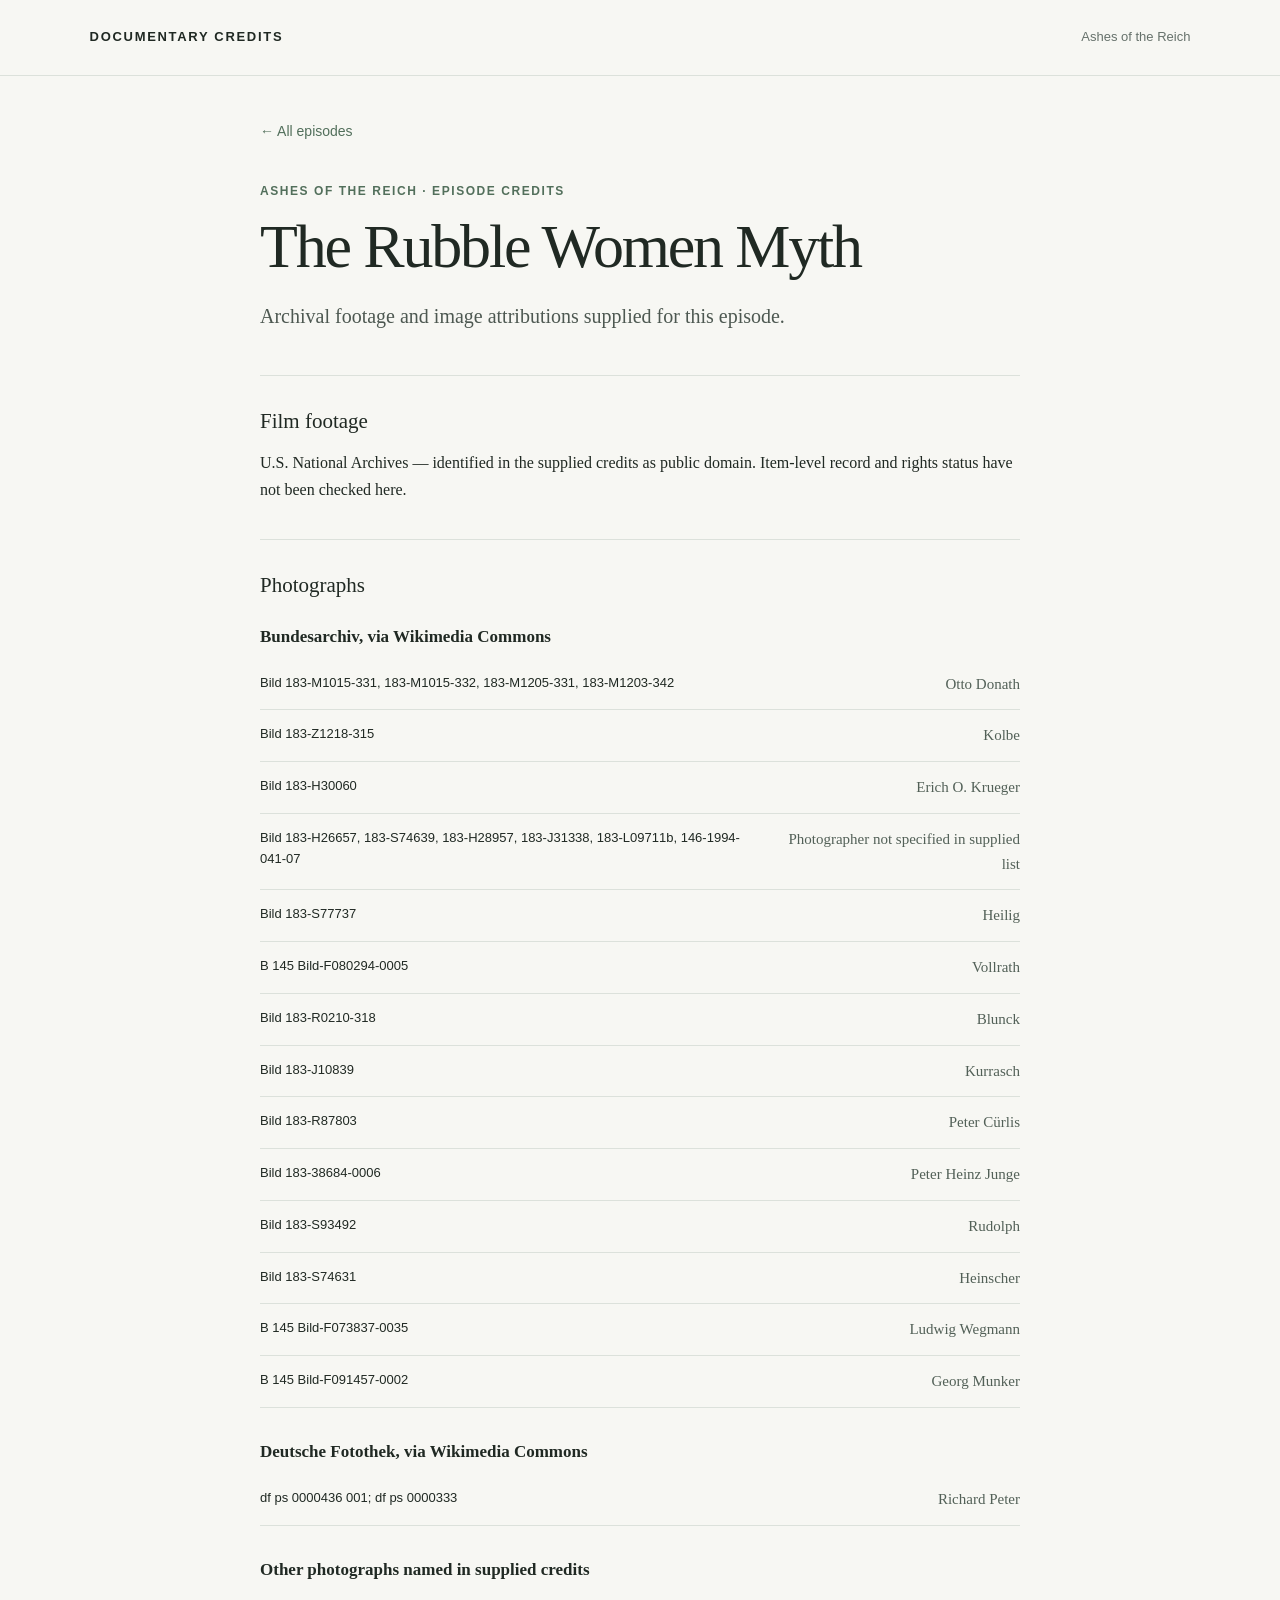
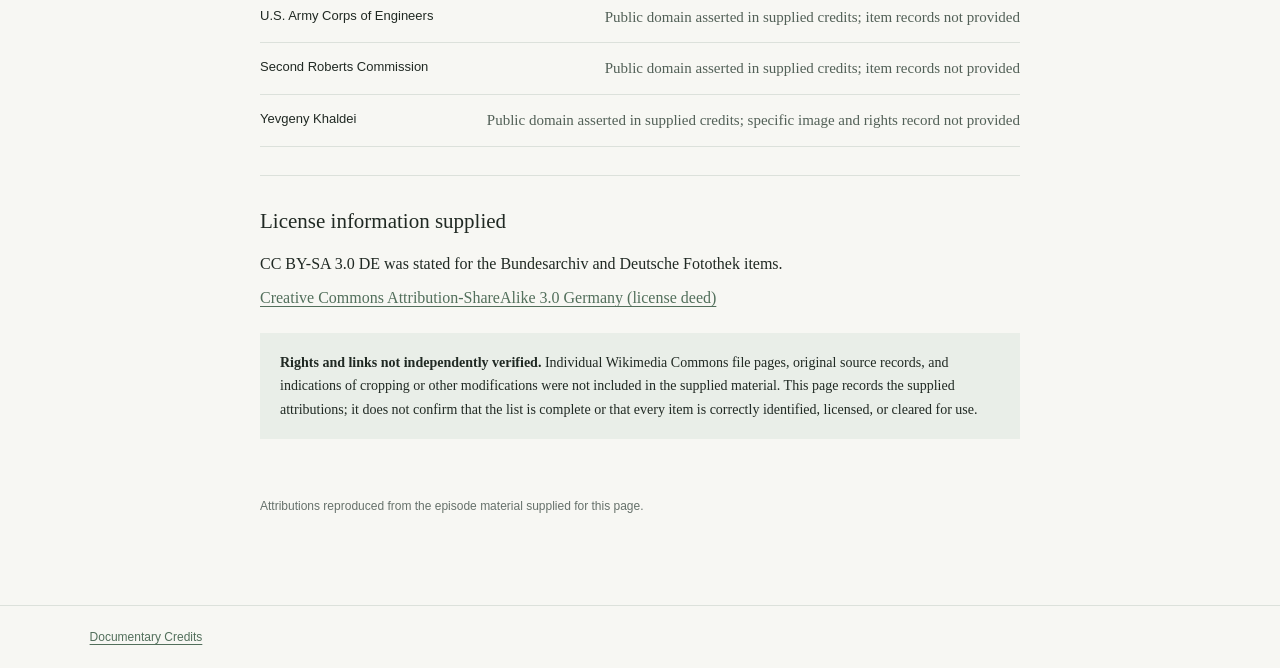
==== episodes/rubble-women-myth.html @ d21ee04a "Create documentary credits website" ====
<!doctype html>
<html lang="en">
<head>
  <meta charset="utf-8">
  <meta name="viewport" content="width=device-width, initial-scale=1">
  <meta name="description" content="Supplied image attributions for The Rubble Women Myth.">
  <title>The Rubble Women Myth — Credits</title>
  <link rel="stylesheet" href="../style.css">
</head>
<body>
  <header class="site-header"><a class="brand" href="../">DOCUMENTARY CREDITS</a><span>Ashes of the Reich</span></header>
  <main class="episode-page">
    <a class="back" href="../">← All episodes</a>
    <p class="eyebrow">Ashes of the Reich · Episode credits</p>
    <h1>The Rubble Women Myth</h1>
    <p class="intro">Archival footage and image attributions supplied for this episode.</p>
    <section class="credit-block">
      <h2>Film footage</h2>
      <p>U.S. National Archives — identified in the supplied credits as public domain. Item-level record and rights status have not been checked here.</p>
    </section>
    <section class="credit-block">
      <h2>Photographs</h2>
      <p class="source-line">Bundesarchiv, via Wikimedia Commons</p>
      <ul class="credits">
        <li><span class="id">Bild 183-M1015-331, 183-M1015-332, 183-M1205-331, 183-M1203-342</span><span>Otto Donath</span></li>
        <li><span class="id">Bild 183-Z1218-315</span><span>Kolbe</span></li>
        <li><span class="id">Bild 183-H30060</span><span>Erich O. Krueger</span></li>
        <li><span class="id">Bild 183-H26657, 183-S74639, 183-H28957, 183-J31338, 183-L09711b, 146-1994-041-07</span><span>Photographer not specified in supplied list</span></li>
        <li><span class="id">Bild 183-S77737</span><span>Heilig</span></li>
        <li><span class="id">B 145 Bild-F080294-0005</span><span>Vollrath</span></li>
        <li><span class="id">Bild 183-R0210-318</span><span>Blunck</span></li>
        <li><span class="id">Bild 183-J10839</span><span>Kurrasch</span></li>
        <li><span class="id">Bild 183-R87803</span><span>Peter Cürlis</span></li>
        <li><span class="id">Bild 183-38684-0006</span><span>Peter Heinz Junge</span></li>
        <li><span class="id">Bild 183-S93492</span><span>Rudolph</span></li>
        <li><span class="id">Bild 183-S74631</span><span>Heinscher</span></li>
        <li><span class="id">B 145 Bild-F073837-0035</span><span>Ludwig Wegmann</span></li>
        <li><span class="id">B 145 Bild-F091457-0002</span><span>Georg Munker</span></li>
      </ul>
      <p class="source-line second">Deutsche Fotothek, via Wikimedia Commons</p>
      <ul class="credits">
        <li><span class="id">df ps 0000436 001; df ps 0000333</span><span>Richard Peter</span></li>
      </ul>
      <p class="source-line second">Other photographs named in supplied credits</p>
      <ul class="credits">
        <li><span class="id">U.S. Army Corps of Engineers</span><span>Public domain asserted in supplied credits; item records not provided</span></li>
        <li><span class="id">Second Roberts Commission</span><span>Public domain asserted in supplied credits; item records not provided</span></li>
        <li><span class="id">Yevgeny Khaldei</span><span>Public domain asserted in supplied credits; specific image and rights record not provided</span></li>
      </ul>
    </section>
    <section class="credit-block">
      <h2>License information supplied</h2>
      <p>CC BY-SA 3.0 DE was stated for the Bundesarchiv and Deutsche Fotothek items.</p>
      <p><a href="https://creativecommons.org/licenses/by-sa/3.0/de/deed.en">Creative Commons Attribution-ShareAlike 3.0 Germany (license deed)</a></p>
      <p class="notice"><strong>Rights and links not independently verified.</strong> Individual Wikimedia Commons file pages, original source records, and indications of cropping or other modifications were not included in the supplied material. This page records the supplied attributions; it does not confirm that the list is complete or that every item is correctly identified, licensed, or cleared for use.</p>
    </section>
    <p class="updated">Attributions reproduced from the episode material supplied for this page.</p>
  </main>
  <footer><a href="../">Documentary Credits</a></footer>
</body>
</html>
---- style.css ----
:root{--ink:#202923;--muted:#66716b;--paper:#f7f7f3;--line:#dce1db;--accent:#526f5b;--warm:#e9eee8}*{box-sizing:border-box}body{margin:0;background:var(--paper);color:var(--ink);font:16px/1.65 Georgia,"Times New Roman",serif}.site-header{height:76px;padding:0 max(7vw,24px);display:flex;align-items:center;justify-content:space-between;border-bottom:1px solid var(--line);font:13px/1.4 Arial,sans-serif;color:var(--muted)}.brand{font-weight:700;letter-spacing:.13em;color:var(--ink);text-decoration:none}.home,.episode-page{width:min(760px,86vw);margin:0 auto}.home{padding:100px 0 72px}.episode-page{padding:42px 0 80px}.eyebrow{font:12px/1.4 Arial,sans-serif;text-transform:uppercase;letter-spacing:.13em;color:var(--accent);font-weight:700;margin:0 0 14px}h1{font-size:clamp(40px,7vw,68px);line-height:1.06;letter-spacing:-.035em;font-weight:400;margin:0 0 20px}.episode-page h1{font-size:clamp(42px,6vw,62px)}.intro{font-size:20px;color:#4d5851;max-width:620px;margin:0 0 54px}.series{border-top:1px solid var(--line);padding:24px 0}.series h2,.credit-block h2{font-size:21px;font-weight:400;margin:0 0 16px}.episode{display:flex;justify-content:space-between;align-items:center;background:#fff;border:1px solid var(--line);padding:20px 22px;text-decoration:none;color:var(--ink);transition:background .15s}.episode:hover{background:var(--warm)}.episode small{display:block;font:10px Arial,sans-serif;letter-spacing:.13em;color:var(--muted);margin-bottom:5px}.episode strong{font-size:20px;font-weight:400}.arrow{font:23px Arial,sans-serif;color:var(--accent)}.muted{color:var(--muted);font-size:15px}.upcoming{padding-bottom:8px}.back{display:inline-block;font:14px Arial,sans-serif;text-decoration:none;color:var(--accent);margin-bottom:44px}.back:hover,footer a:hover{ text-decoration:underline}.episode-page .intro{margin-bottom:42px}.credit-block{border-top:1px solid var(--line);padding:28px 0}.credit-block h2{margin-bottom:12px}.credit-block p{margin:8px 0}.credit-block a,footer a{color:var(--accent);text-underline-offset:3px}.source-line{font-size:17px;font-weight:700;margin-top:20px!important}.source-line.second{margin-top:30px!important}.credits{list-style:none;padding:0;margin:8px 0 0}.credits li{padding:13px 0;border-bottom:1px solid var(--line);display:flex;justify-content:space-between;gap:22px;font-size:15px}.credits li span:last-child{text-align:right;color:#526057}.id{font-family:Arial,sans-serif;font-size:13px}.notice{background:var(--warm);padding:18px 20px;margin-top:22px!important;font-size:14px}.updated{color:var(--muted);font:12px Arial,sans-serif;margin-top:24px}footer{border-top:1px solid var(--line);padding:22px max(7vw,24px);font:12px/1.5 Arial,sans-serif;color:var(--muted)}@media(max-width:600px){.site-header{height:64px}.site-header span{font-size:11px}.home{padding-top:72px}.intro{font-size:18px}.credits li{display:block}.credits li span{display:block}.credits li span:last-child{text-align:left;margin-top:4px}.id{overflow-wrap:anywhere}}
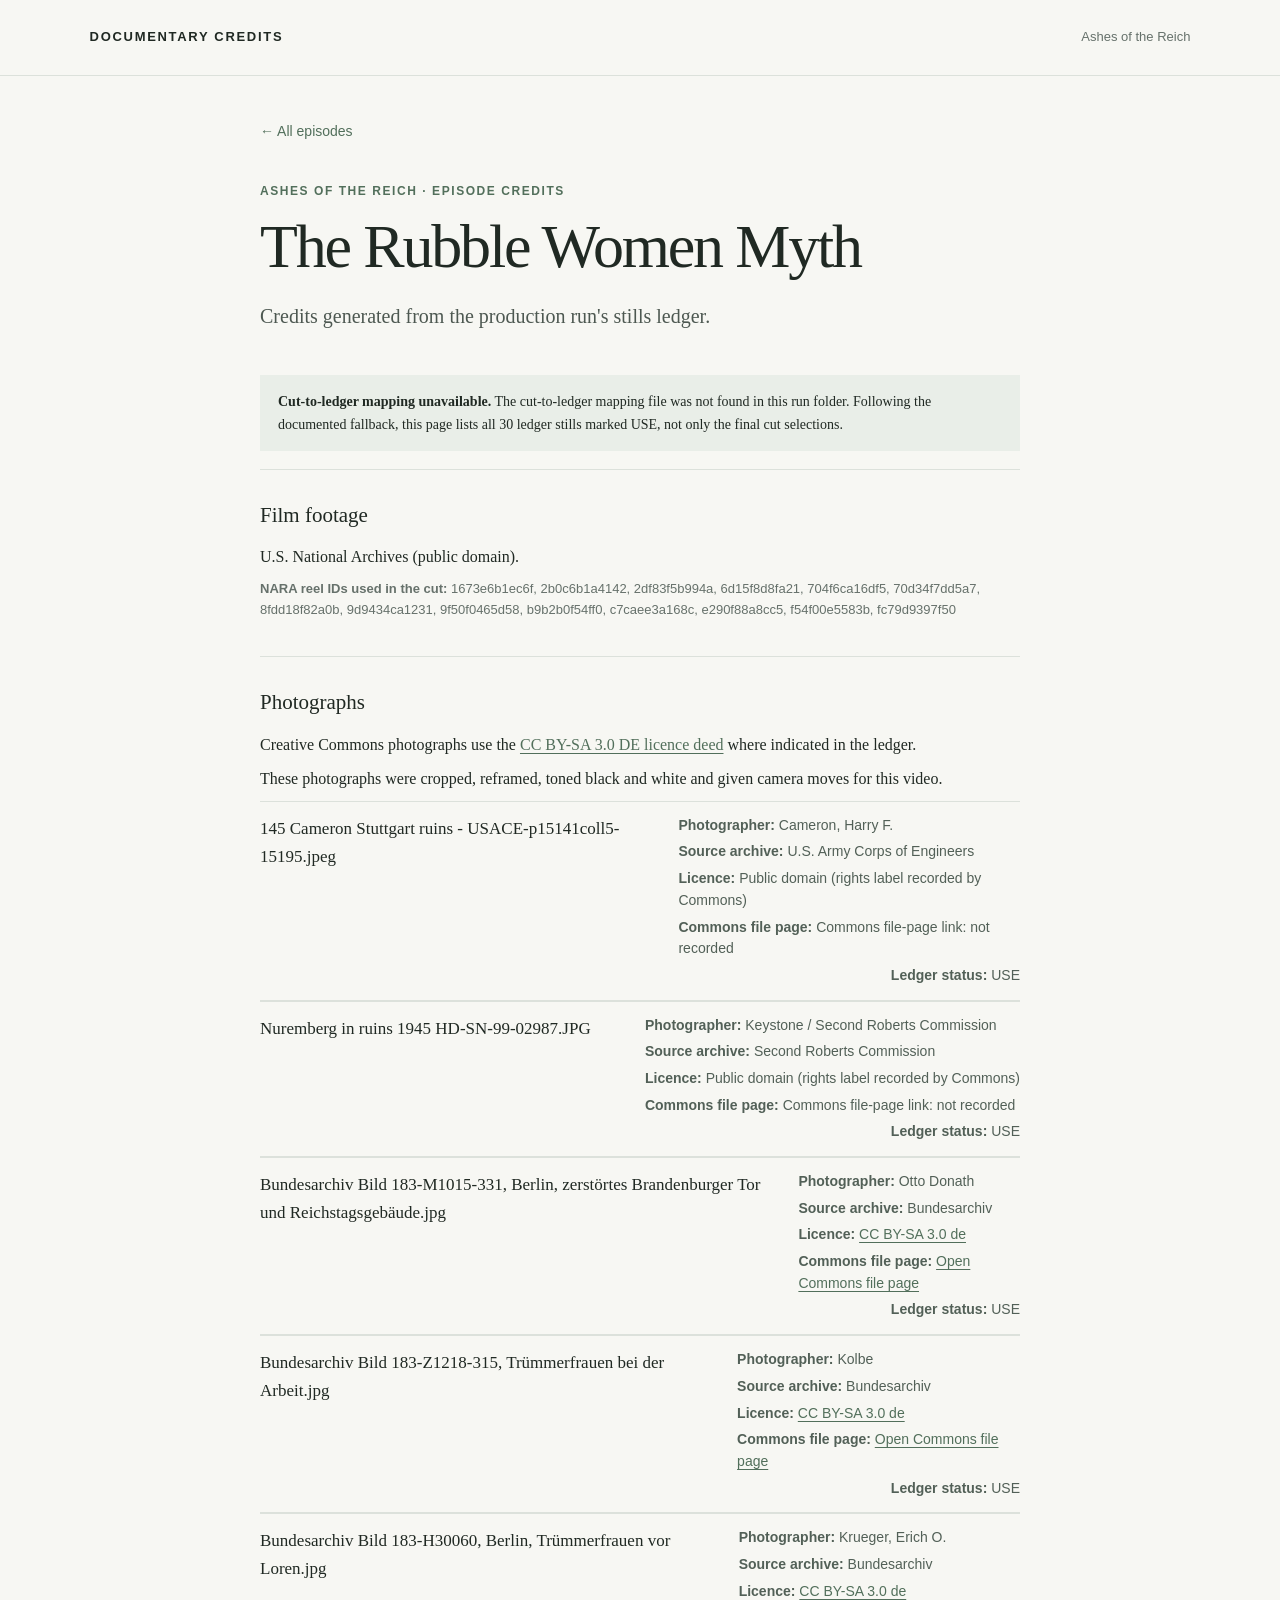
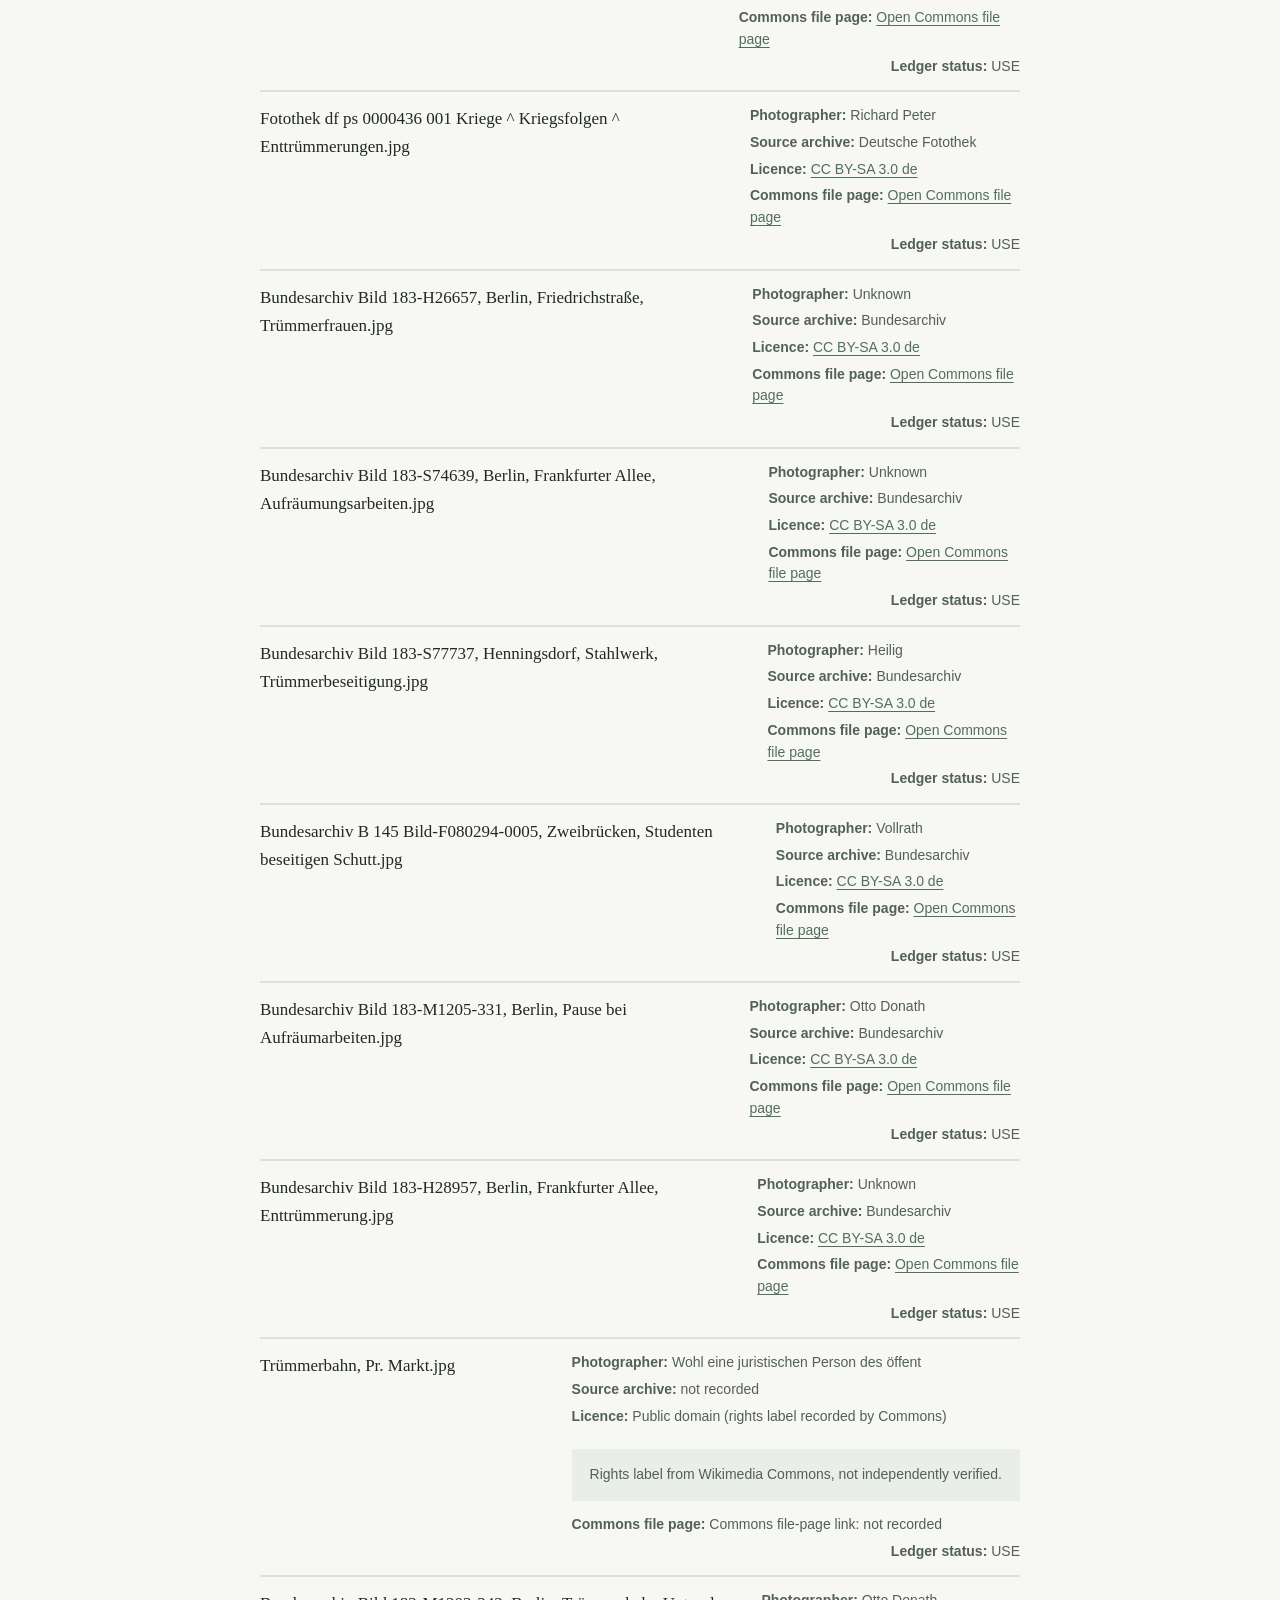
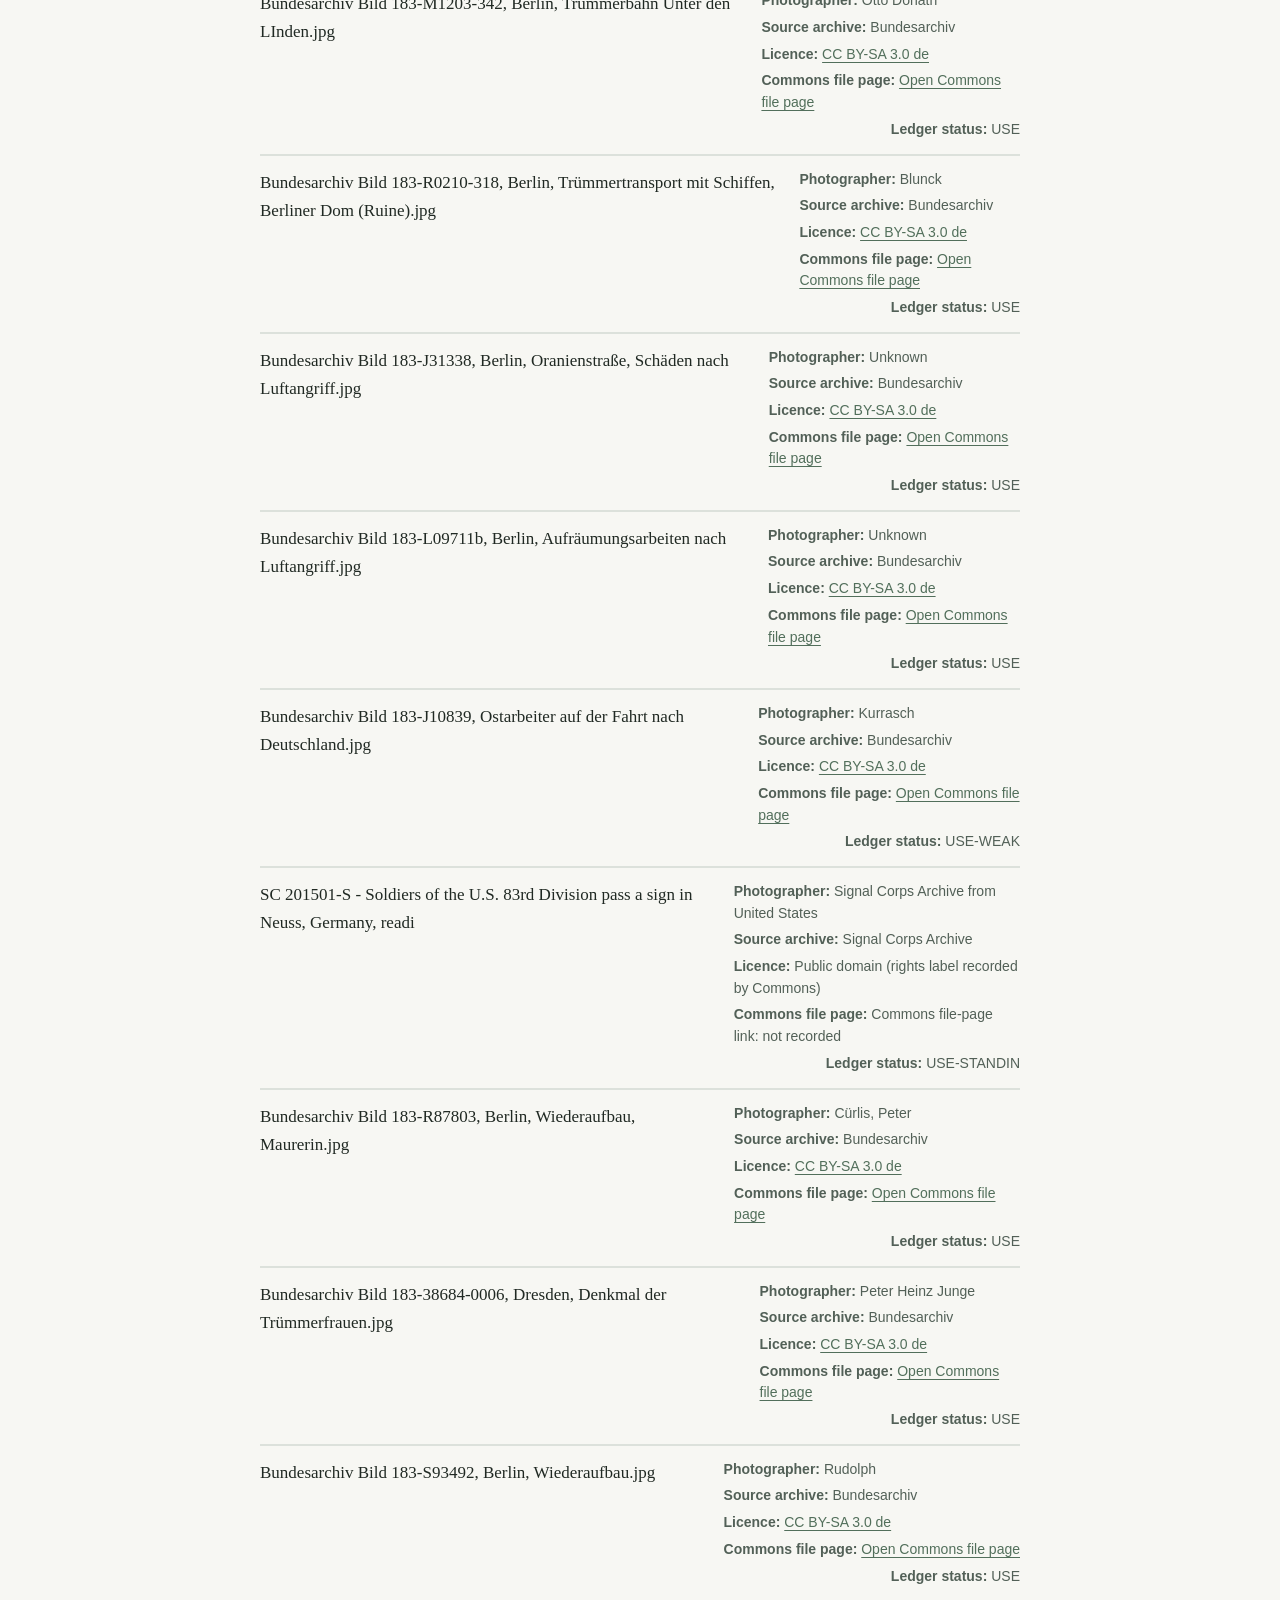
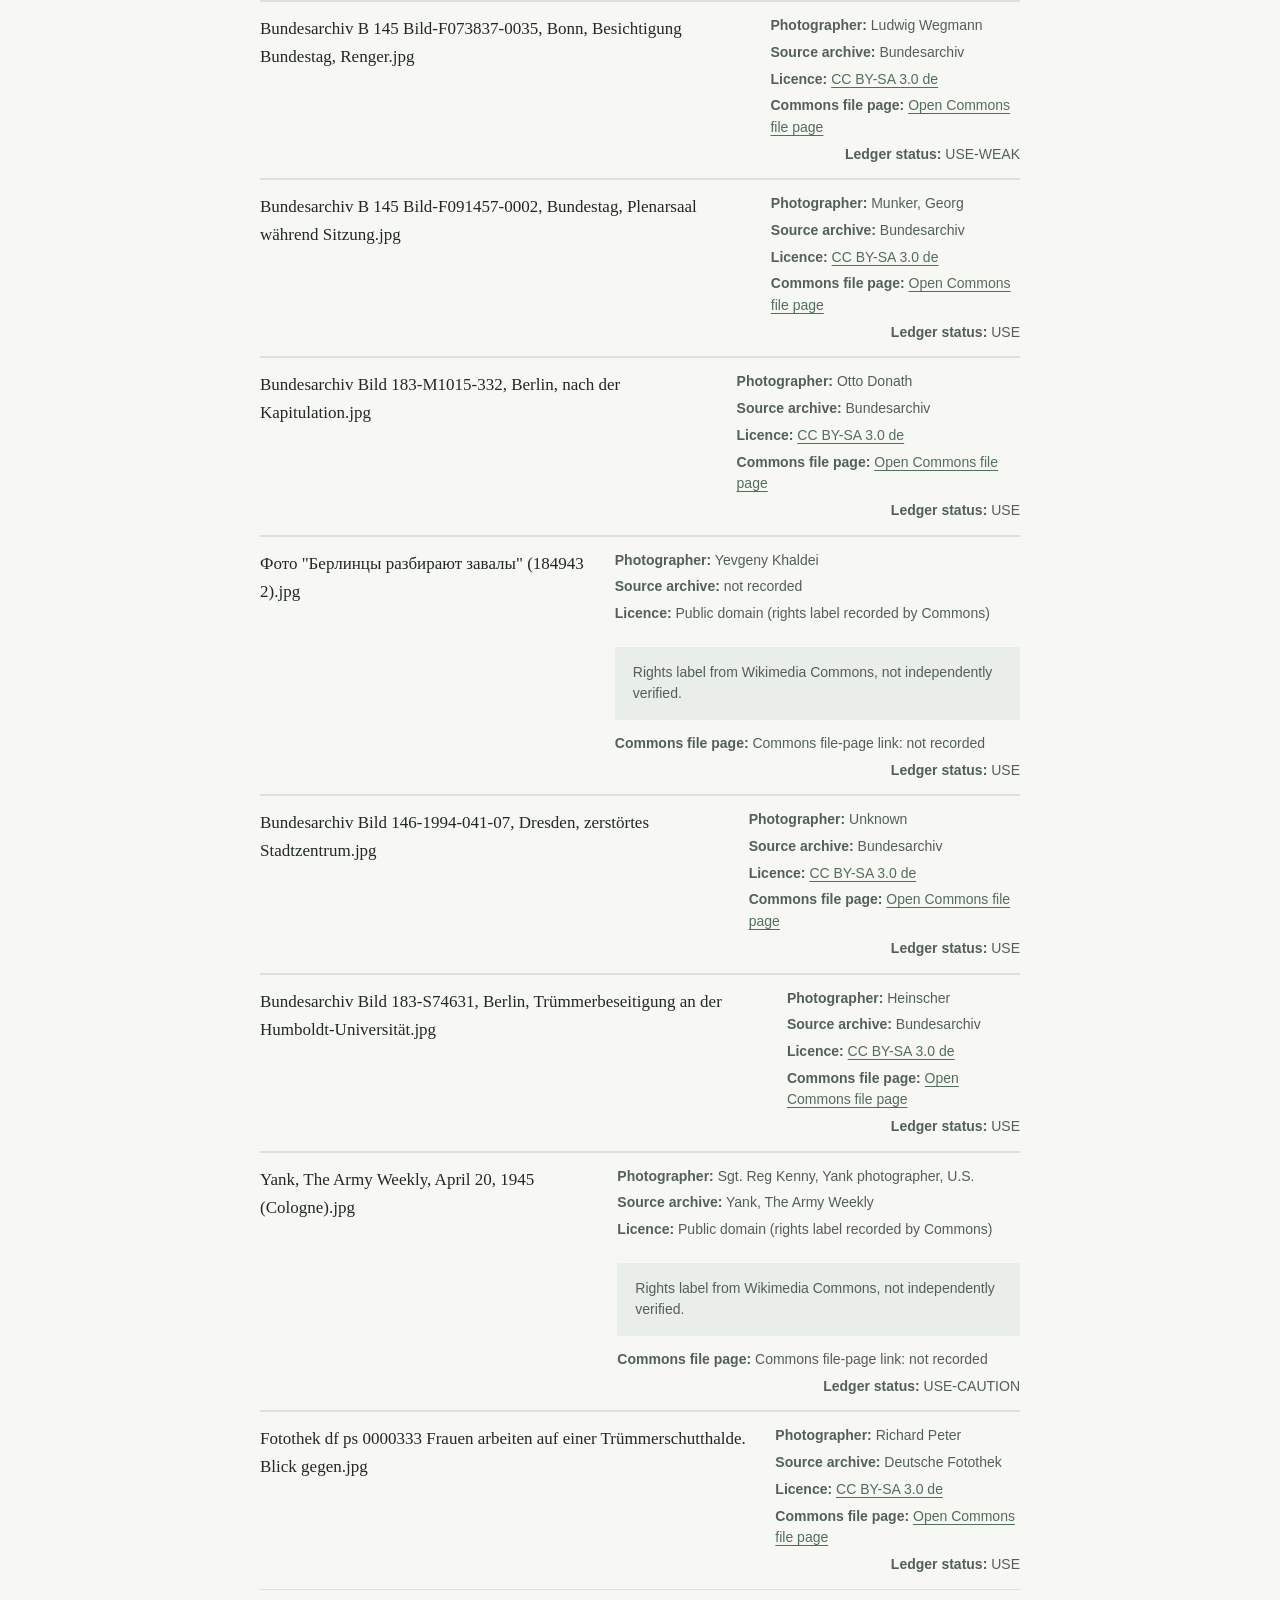
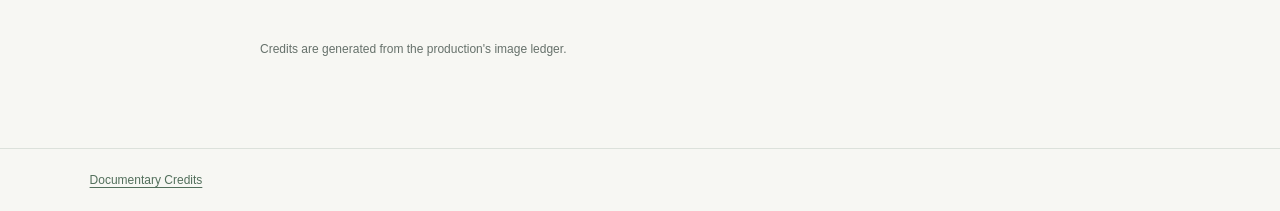
==== commit a467172b: "credits: The Rubble Women Myth" ====
--- a/episodes/rubble-women-myth.html
+++ b/episodes/rubble-women-myth.html
@@ -1,61 +1,161 @@
 <!doctype html>
-<html lang="en">
-<head>
-  <meta charset="utf-8">
-  <meta name="viewport" content="width=device-width, initial-scale=1">
-  <meta name="description" content="Supplied image attributions for The Rubble Women Myth.">
-  <title>The Rubble Women Myth — Credits</title>
-  <link rel="stylesheet" href="../style.css">
-</head>
-<body>
-  <header class="site-header"><a class="brand" href="../">DOCUMENTARY CREDITS</a><span>Ashes of the Reich</span></header>
-  <main class="episode-page">
-    <a class="back" href="../">← All episodes</a>
-    <p class="eyebrow">Ashes of the Reich · Episode credits</p>
-    <h1>The Rubble Women Myth</h1>
-    <p class="intro">Archival footage and image attributions supplied for this episode.</p>
-    <section class="credit-block">
-      <h2>Film footage</h2>
-      <p>U.S. National Archives — identified in the supplied credits as public domain. Item-level record and rights status have not been checked here.</p>
-    </section>
-    <section class="credit-block">
-      <h2>Photographs</h2>
-      <p class="source-line">Bundesarchiv, via Wikimedia Commons</p>
-      <ul class="credits">
-        <li><span class="id">Bild 183-M1015-331, 183-M1015-332, 183-M1205-331, 183-M1203-342</span><span>Otto Donath</span></li>
-        <li><span class="id">Bild 183-Z1218-315</span><span>Kolbe</span></li>
-        <li><span class="id">Bild 183-H30060</span><span>Erich O. Krueger</span></li>
-        <li><span class="id">Bild 183-H26657, 183-S74639, 183-H28957, 183-J31338, 183-L09711b, 146-1994-041-07</span><span>Photographer not specified in supplied list</span></li>
-        <li><span class="id">Bild 183-S77737</span><span>Heilig</span></li>
-        <li><span class="id">B 145 Bild-F080294-0005</span><span>Vollrath</span></li>
-        <li><span class="id">Bild 183-R0210-318</span><span>Blunck</span></li>
-        <li><span class="id">Bild 183-J10839</span><span>Kurrasch</span></li>
-        <li><span class="id">Bild 183-R87803</span><span>Peter Cürlis</span></li>
-        <li><span class="id">Bild 183-38684-0006</span><span>Peter Heinz Junge</span></li>
-        <li><span class="id">Bild 183-S93492</span><span>Rudolph</span></li>
-        <li><span class="id">Bild 183-S74631</span><span>Heinscher</span></li>
-        <li><span class="id">B 145 Bild-F073837-0035</span><span>Ludwig Wegmann</span></li>
-        <li><span class="id">B 145 Bild-F091457-0002</span><span>Georg Munker</span></li>
-      </ul>
-      <p class="source-line second">Deutsche Fotothek, via Wikimedia Commons</p>
-      <ul class="credits">
-        <li><span class="id">df ps 0000436 001; df ps 0000333</span><span>Richard Peter</span></li>
-      </ul>
-      <p class="source-line second">Other photographs named in supplied credits</p>
-      <ul class="credits">
-        <li><span class="id">U.S. Army Corps of Engineers</span><span>Public domain asserted in supplied credits; item records not provided</span></li>
-        <li><span class="id">Second Roberts Commission</span><span>Public domain asserted in supplied credits; item records not provided</span></li>
-        <li><span class="id">Yevgeny Khaldei</span><span>Public domain asserted in supplied credits; specific image and rights record not provided</span></li>
-      </ul>
-    </section>
-    <section class="credit-block">
-      <h2>License information supplied</h2>
-      <p>CC BY-SA 3.0 DE was stated for the Bundesarchiv and Deutsche Fotothek items.</p>
-      <p><a href="https://creativecommons.org/licenses/by-sa/3.0/de/deed.en">Creative Commons Attribution-ShareAlike 3.0 Germany (license deed)</a></p>
-      <p class="notice"><strong>Rights and links not independently verified.</strong> Individual Wikimedia Commons file pages, original source records, and indications of cropping or other modifications were not included in the supplied material. This page records the supplied attributions; it does not confirm that the list is complete or that every item is correctly identified, licensed, or cleared for use.</p>
-    </section>
-    <p class="updated">Attributions reproduced from the episode material supplied for this page.</p>
-  </main>
-  <footer><a href="../">Documentary Credits</a></footer>
-</body>
-</html>
+<html lang="en"><head><meta charset="utf-8"><meta name="viewport" content="width=device-width, initial-scale=1">
+<meta name="description" content="Image attribution credits for The Rubble Women Myth."><title>The Rubble Women Myth — Credits</title><link rel="stylesheet" href="../style.css">
+<style>.episode-page{max-width:850px}.credits{list-style:none;padding:0}.credit{border-top:1px solid var(--line);padding:19px 0}.credit h3{font-size:17px;font-weight:400;margin:0 0 9px;overflow-wrap:anywhere}.meta{display:grid;gap:5px;font:14px/1.55 Arial,sans-serif;color:#526057}.missing{color:#7b4a35}.notice{background:var(--warm);padding:15px 18px;margin:18px 0;font-size:14px}.reels{font:13px/1.6 Arial,sans-serif;color:var(--muted);overflow-wrap:anywhere}</style></head>
+<body><header class="site-header"><a class="brand" href="../">DOCUMENTARY CREDITS</a><span>Ashes of the Reich</span></header>
+<main class="episode-page"><a class="back" href="../">← All episodes</a><p class="eyebrow">Ashes of the Reich · Episode credits</p><h1>The Rubble Women Myth</h1>
+<p class="intro">Credits generated from the production run's stills ledger.</p><div class="notice"><strong>Cut-to-ledger mapping unavailable.</strong> The cut-to-ledger mapping file was not found in this run folder. Following the documented fallback, this page lists all 30 ledger stills marked USE, not only the final cut selections.</div>
+<section class="credit-block"><h2>Film footage</h2><p>U.S. National Archives (public domain).</p><p class="reels"><b>NARA reel IDs used in the cut:</b> 1673e6b1ec6f, 2b0c6b1a4142, 2df83f5b994a, 6d15f8d8fa21, 704f6ca16df5, 70d34f7dd5a7, 8fdd18f82a0b, 9d9434ca1231, 9f50f0465d58, b9b2b0f54ff0, c7caee3a168c, e290f88a8cc5, f54f00e5583b, fc79d9397f50</p></section>
+<section class="credit-block"><h2>Photographs</h2><p>Creative Commons photographs use the <a href="https://creativecommons.org/licenses/by-sa/3.0/de/deed.en">CC BY-SA 3.0 DE licence deed</a> where indicated in the ledger.</p>
+<p>These photographs were cropped, reframed, toned black and white and given camera moves for this video.</p><ul class="credits"><li class="credit"><h3>145 Cameron Stuttgart ruins - USACE-p15141coll5-15195.jpeg</h3>
+<div class="meta"><span><b>Photographer:</b> Cameron, Harry F.</span>
+<span><b>Source archive:</b> U.S. Army Corps of Engineers</span>
+<span><b>Licence:</b> <span>Public domain (rights label recorded by Commons)</span></span>
+<span><b>Commons file page:</b> <span class="missing">Commons file-page link: not recorded</span></span>
+<span><b>Ledger status:</b> USE</span></div></li><li class="credit"><h3>Nuremberg in ruins 1945 HD-SN-99-02987.JPG</h3>
+<div class="meta"><span><b>Photographer:</b> Keystone / Second Roberts Commission</span>
+<span><b>Source archive:</b> Second Roberts Commission</span>
+<span><b>Licence:</b> <span>Public domain (rights label recorded by Commons)</span></span>
+<span><b>Commons file page:</b> <span class="missing">Commons file-page link: not recorded</span></span>
+<span><b>Ledger status:</b> USE</span></div></li><li class="credit"><h3>Bundesarchiv Bild 183-M1015-331, Berlin, zerstörtes Brandenburger Tor und Reichstagsgebäude.jpg</h3>
+<div class="meta"><span><b>Photographer:</b> Otto Donath</span>
+<span><b>Source archive:</b> Bundesarchiv</span>
+<span><b>Licence:</b> <a href="https://creativecommons.org/licenses/by-sa/3.0/de/deed.en">CC BY-SA 3.0 de</a></span>
+<span><b>Commons file page:</b> <a href="https://commons.wikimedia.org/wiki/File:Bundesarchiv_Bild_183-M1015-331,_Berlin,_zerst%C3%B6rtes_Brandenburger_Tor_und_Reichstagsgeb%C3%A4ude.jpg">Open Commons file page</a></span>
+<span><b>Ledger status:</b> USE</span></div></li><li class="credit"><h3>Bundesarchiv Bild 183-Z1218-315, Trümmerfrauen bei der Arbeit.jpg</h3>
+<div class="meta"><span><b>Photographer:</b> Kolbe</span>
+<span><b>Source archive:</b> Bundesarchiv</span>
+<span><b>Licence:</b> <a href="https://creativecommons.org/licenses/by-sa/3.0/de/deed.en">CC BY-SA 3.0 de</a></span>
+<span><b>Commons file page:</b> <a href="https://commons.wikimedia.org/wiki/File:Bundesarchiv_Bild_183-Z1218-315,_Tr%C3%BCmmerfrauen_bei_der_Arbeit.jpg">Open Commons file page</a></span>
+<span><b>Ledger status:</b> USE</span></div></li><li class="credit"><h3>Bundesarchiv Bild 183-H30060, Berlin, Trümmerfrauen vor Loren.jpg</h3>
+<div class="meta"><span><b>Photographer:</b> Krueger, Erich O.</span>
+<span><b>Source archive:</b> Bundesarchiv</span>
+<span><b>Licence:</b> <a href="https://creativecommons.org/licenses/by-sa/3.0/de/deed.en">CC BY-SA 3.0 de</a></span>
+<span><b>Commons file page:</b> <a href="https://commons.wikimedia.org/wiki/File:Bundesarchiv_Bild_183-H30060,_Berlin,_Tr%C3%BCmmerfrauen_vor_Loren.jpg">Open Commons file page</a></span>
+<span><b>Ledger status:</b> USE</span></div></li><li class="credit"><h3>Fotothek df ps 0000436 001 Kriege ^ Kriegsfolgen ^ Enttrümmerungen.jpg</h3>
+<div class="meta"><span><b>Photographer:</b> Richard Peter</span>
+<span><b>Source archive:</b> Deutsche Fotothek</span>
+<span><b>Licence:</b> <a href="https://creativecommons.org/licenses/by-sa/3.0/de/deed.en">CC BY-SA 3.0 de</a></span>
+<span><b>Commons file page:</b> <a href="https://commons.wikimedia.org/wiki/File:Fotothek_df_ps_0000436_001_Kriege_%5E_Kriegsfolgen_%5E_Enttr%C3%BCmmerungen.jpg">Open Commons file page</a></span>
+<span><b>Ledger status:</b> USE</span></div></li><li class="credit"><h3>Bundesarchiv Bild 183-H26657, Berlin, Friedrichstraße, Trümmerfrauen.jpg</h3>
+<div class="meta"><span><b>Photographer:</b> Unknown</span>
+<span><b>Source archive:</b> Bundesarchiv</span>
+<span><b>Licence:</b> <a href="https://creativecommons.org/licenses/by-sa/3.0/de/deed.en">CC BY-SA 3.0 de</a></span>
+<span><b>Commons file page:</b> <a href="https://commons.wikimedia.org/wiki/File:Bundesarchiv_Bild_183-H26657,_Berlin,_Friedrichstra%C3%9Fe,_Tr%C3%BCmmerfrauen.jpg">Open Commons file page</a></span>
+<span><b>Ledger status:</b> USE</span></div></li><li class="credit"><h3>Bundesarchiv Bild 183-S74639, Berlin, Frankfurter Allee, Aufräumungsarbeiten.jpg</h3>
+<div class="meta"><span><b>Photographer:</b> Unknown</span>
+<span><b>Source archive:</b> Bundesarchiv</span>
+<span><b>Licence:</b> <a href="https://creativecommons.org/licenses/by-sa/3.0/de/deed.en">CC BY-SA 3.0 de</a></span>
+<span><b>Commons file page:</b> <a href="https://commons.wikimedia.org/wiki/File:Bundesarchiv_Bild_183-S74639,_Berlin,_Frankfurter_Allee,_Aufr%C3%A4umungsarbeiten.jpg">Open Commons file page</a></span>
+<span><b>Ledger status:</b> USE</span></div></li><li class="credit"><h3>Bundesarchiv Bild 183-S77737, Henningsdorf, Stahlwerk, Trümmerbeseitigung.jpg</h3>
+<div class="meta"><span><b>Photographer:</b> Heilig</span>
+<span><b>Source archive:</b> Bundesarchiv</span>
+<span><b>Licence:</b> <a href="https://creativecommons.org/licenses/by-sa/3.0/de/deed.en">CC BY-SA 3.0 de</a></span>
+<span><b>Commons file page:</b> <a href="https://commons.wikimedia.org/wiki/File:Bundesarchiv_Bild_183-S77737,_Henningsdorf,_Stahlwerk,_Tr%C3%BCmmerbeseitigung.jpg">Open Commons file page</a></span>
+<span><b>Ledger status:</b> USE</span></div></li><li class="credit"><h3>Bundesarchiv B 145 Bild-F080294-0005, Zweibrücken, Studenten beseitigen Schutt.jpg</h3>
+<div class="meta"><span><b>Photographer:</b> Vollrath</span>
+<span><b>Source archive:</b> Bundesarchiv</span>
+<span><b>Licence:</b> <a href="https://creativecommons.org/licenses/by-sa/3.0/de/deed.en">CC BY-SA 3.0 de</a></span>
+<span><b>Commons file page:</b> <a href="https://commons.wikimedia.org/wiki/File:Bundesarchiv_B_145_Bild-F080294-0005,_Zweibr%C3%BCcken,_Studenten_beseitigen_Schutt.jpg">Open Commons file page</a></span>
+<span><b>Ledger status:</b> USE</span></div></li><li class="credit"><h3>Bundesarchiv Bild 183-M1205-331, Berlin, Pause bei Aufräumarbeiten.jpg</h3>
+<div class="meta"><span><b>Photographer:</b> Otto Donath</span>
+<span><b>Source archive:</b> Bundesarchiv</span>
+<span><b>Licence:</b> <a href="https://creativecommons.org/licenses/by-sa/3.0/de/deed.en">CC BY-SA 3.0 de</a></span>
+<span><b>Commons file page:</b> <a href="https://commons.wikimedia.org/wiki/File:Bundesarchiv_Bild_183-M1205-331,_Berlin,_Pause_bei_Aufr%C3%A4umarbeiten.jpg">Open Commons file page</a></span>
+<span><b>Ledger status:</b> USE</span></div></li><li class="credit"><h3>Bundesarchiv Bild 183-H28957, Berlin, Frankfurter Allee, Enttrümmerung.jpg</h3>
+<div class="meta"><span><b>Photographer:</b> Unknown</span>
+<span><b>Source archive:</b> Bundesarchiv</span>
+<span><b>Licence:</b> <a href="https://creativecommons.org/licenses/by-sa/3.0/de/deed.en">CC BY-SA 3.0 de</a></span>
+<span><b>Commons file page:</b> <a href="https://commons.wikimedia.org/wiki/File:Bundesarchiv_Bild_183-H28957,_Berlin,_Frankfurter_Allee,_Enttr%C3%BCmmerung.jpg">Open Commons file page</a></span>
+<span><b>Ledger status:</b> USE</span></div></li><li class="credit"><h3>Trümmerbahn, Pr. Markt.jpg</h3>
+<div class="meta"><span><b>Photographer:</b> Wohl eine juristischen Person des öffent</span>
+<span><b>Source archive:</b> not recorded</span>
+<span><b>Licence:</b> <span>Public domain (rights label recorded by Commons)</span><p class="notice">Rights label from Wikimedia Commons, not independently verified.</p></span>
+<span><b>Commons file page:</b> <span class="missing">Commons file-page link: not recorded</span></span>
+<span><b>Ledger status:</b> USE</span></div></li><li class="credit"><h3>Bundesarchiv Bild 183-M1203-342, Berlin, Trümmerbahn Unter den LInden.jpg</h3>
+<div class="meta"><span><b>Photographer:</b> Otto Donath</span>
+<span><b>Source archive:</b> Bundesarchiv</span>
+<span><b>Licence:</b> <a href="https://creativecommons.org/licenses/by-sa/3.0/de/deed.en">CC BY-SA 3.0 de</a></span>
+<span><b>Commons file page:</b> <a href="https://commons.wikimedia.org/wiki/File:Bundesarchiv_Bild_183-M1203-342,_Berlin,_Tr%C3%BCmmerbahn_Unter_den_LInden.jpg">Open Commons file page</a></span>
+<span><b>Ledger status:</b> USE</span></div></li><li class="credit"><h3>Bundesarchiv Bild 183-R0210-318, Berlin, Trümmertransport mit Schiffen, Berliner Dom (Ruine).jpg</h3>
+<div class="meta"><span><b>Photographer:</b> Blunck</span>
+<span><b>Source archive:</b> Bundesarchiv</span>
+<span><b>Licence:</b> <a href="https://creativecommons.org/licenses/by-sa/3.0/de/deed.en">CC BY-SA 3.0 de</a></span>
+<span><b>Commons file page:</b> <a href="https://commons.wikimedia.org/wiki/File:Bundesarchiv_Bild_183-R0210-318,_Berlin,_Tr%C3%BCmmertransport_mit_Schiffen,_Berliner_Dom_(Ruine).jpg">Open Commons file page</a></span>
+<span><b>Ledger status:</b> USE</span></div></li><li class="credit"><h3>Bundesarchiv Bild 183-J31338, Berlin, Oranienstraße, Schäden nach Luftangriff.jpg</h3>
+<div class="meta"><span><b>Photographer:</b> Unknown</span>
+<span><b>Source archive:</b> Bundesarchiv</span>
+<span><b>Licence:</b> <a href="https://creativecommons.org/licenses/by-sa/3.0/de/deed.en">CC BY-SA 3.0 de</a></span>
+<span><b>Commons file page:</b> <a href="https://commons.wikimedia.org/wiki/File:Bundesarchiv_Bild_183-J31338,_Berlin,_Oranienstra%C3%9Fe,_Sch%C3%A4den_nach_Luftangriff.jpg">Open Commons file page</a></span>
+<span><b>Ledger status:</b> USE</span></div></li><li class="credit"><h3>Bundesarchiv Bild 183-L09711b, Berlin, Aufräumungsarbeiten nach Luftangriff.jpg</h3>
+<div class="meta"><span><b>Photographer:</b> Unknown</span>
+<span><b>Source archive:</b> Bundesarchiv</span>
+<span><b>Licence:</b> <a href="https://creativecommons.org/licenses/by-sa/3.0/de/deed.en">CC BY-SA 3.0 de</a></span>
+<span><b>Commons file page:</b> <a href="https://commons.wikimedia.org/wiki/File:Bundesarchiv_Bild_183-L09711b,_Berlin,_Aufr%C3%A4umungsarbeiten_nach_Luftangriff.jpg">Open Commons file page</a></span>
+<span><b>Ledger status:</b> USE</span></div></li><li class="credit"><h3>Bundesarchiv Bild 183-J10839, Ostarbeiter auf der Fahrt nach Deutschland.jpg</h3>
+<div class="meta"><span><b>Photographer:</b> Kurrasch</span>
+<span><b>Source archive:</b> Bundesarchiv</span>
+<span><b>Licence:</b> <a href="https://creativecommons.org/licenses/by-sa/3.0/de/deed.en">CC BY-SA 3.0 de</a></span>
+<span><b>Commons file page:</b> <a href="https://commons.wikimedia.org/wiki/File:Bundesarchiv_Bild_183-J10839,_Ostarbeiter_auf_der_Fahrt_nach_Deutschland.jpg">Open Commons file page</a></span>
+<span><b>Ledger status:</b> USE-WEAK</span></div></li><li class="credit"><h3>SC 201501-S - Soldiers of the U.S. 83rd Division pass a sign in Neuss, Germany, readi</h3>
+<div class="meta"><span><b>Photographer:</b> Signal Corps Archive from United States</span>
+<span><b>Source archive:</b> Signal Corps Archive</span>
+<span><b>Licence:</b> <span>Public domain (rights label recorded by Commons)</span></span>
+<span><b>Commons file page:</b> <span class="missing">Commons file-page link: not recorded</span></span>
+<span><b>Ledger status:</b> USE-STANDIN</span></div></li><li class="credit"><h3>Bundesarchiv Bild 183-R87803, Berlin, Wiederaufbau, Maurerin.jpg</h3>
+<div class="meta"><span><b>Photographer:</b> Cürlis, Peter</span>
+<span><b>Source archive:</b> Bundesarchiv</span>
+<span><b>Licence:</b> <a href="https://creativecommons.org/licenses/by-sa/3.0/de/deed.en">CC BY-SA 3.0 de</a></span>
+<span><b>Commons file page:</b> <a href="https://commons.wikimedia.org/wiki/File:Bundesarchiv_Bild_183-R87803,_Berlin,_Wiederaufbau,_Maurerin.jpg">Open Commons file page</a></span>
+<span><b>Ledger status:</b> USE</span></div></li><li class="credit"><h3>Bundesarchiv Bild 183-38684-0006, Dresden, Denkmal der Trümmerfrauen.jpg</h3>
+<div class="meta"><span><b>Photographer:</b> Peter Heinz Junge</span>
+<span><b>Source archive:</b> Bundesarchiv</span>
+<span><b>Licence:</b> <a href="https://creativecommons.org/licenses/by-sa/3.0/de/deed.en">CC BY-SA 3.0 de</a></span>
+<span><b>Commons file page:</b> <a href="https://commons.wikimedia.org/wiki/File:Bundesarchiv_Bild_183-38684-0006,_Dresden,_Denkmal_der_Tr%C3%BCmmerfrauen.jpg">Open Commons file page</a></span>
+<span><b>Ledger status:</b> USE</span></div></li><li class="credit"><h3>Bundesarchiv Bild 183-S93492, Berlin, Wiederaufbau.jpg</h3>
+<div class="meta"><span><b>Photographer:</b> Rudolph</span>
+<span><b>Source archive:</b> Bundesarchiv</span>
+<span><b>Licence:</b> <a href="https://creativecommons.org/licenses/by-sa/3.0/de/deed.en">CC BY-SA 3.0 de</a></span>
+<span><b>Commons file page:</b> <a href="https://commons.wikimedia.org/wiki/File:Bundesarchiv_Bild_183-S93492,_Berlin,_Wiederaufbau.jpg">Open Commons file page</a></span>
+<span><b>Ledger status:</b> USE</span></div></li><li class="credit"><h3>Bundesarchiv B 145 Bild-F073837-0035, Bonn, Besichtigung Bundestag, Renger.jpg</h3>
+<div class="meta"><span><b>Photographer:</b> Ludwig Wegmann</span>
+<span><b>Source archive:</b> Bundesarchiv</span>
+<span><b>Licence:</b> <a href="https://creativecommons.org/licenses/by-sa/3.0/de/deed.en">CC BY-SA 3.0 de</a></span>
+<span><b>Commons file page:</b> <a href="https://commons.wikimedia.org/wiki/File:Bundesarchiv_B_145_Bild-F073837-0035,_Bonn,_Besichtigung_Bundestag,_Renger.jpg">Open Commons file page</a></span>
+<span><b>Ledger status:</b> USE-WEAK</span></div></li><li class="credit"><h3>Bundesarchiv B 145 Bild-F091457-0002, Bundestag, Plenarsaal während Sitzung.jpg</h3>
+<div class="meta"><span><b>Photographer:</b> Munker, Georg</span>
+<span><b>Source archive:</b> Bundesarchiv</span>
+<span><b>Licence:</b> <a href="https://creativecommons.org/licenses/by-sa/3.0/de/deed.en">CC BY-SA 3.0 de</a></span>
+<span><b>Commons file page:</b> <a href="https://commons.wikimedia.org/wiki/File:Bundesarchiv_B_145_Bild-F091457-0002,_Bundestag,_Plenarsaal_w%C3%A4hrend_Sitzung.jpg">Open Commons file page</a></span>
+<span><b>Ledger status:</b> USE</span></div></li><li class="credit"><h3>Bundesarchiv Bild 183-M1015-332, Berlin, nach der Kapitulation.jpg</h3>
+<div class="meta"><span><b>Photographer:</b> Otto Donath</span>
+<span><b>Source archive:</b> Bundesarchiv</span>
+<span><b>Licence:</b> <a href="https://creativecommons.org/licenses/by-sa/3.0/de/deed.en">CC BY-SA 3.0 de</a></span>
+<span><b>Commons file page:</b> <a href="https://commons.wikimedia.org/wiki/File:Bundesarchiv_Bild_183-M1015-332,_Berlin,_nach_der_Kapitulation.jpg">Open Commons file page</a></span>
+<span><b>Ledger status:</b> USE</span></div></li><li class="credit"><h3>Фото &quot;Берлинцы разбирают завалы&quot; (184943 2).jpg</h3>
+<div class="meta"><span><b>Photographer:</b> Yevgeny Khaldei</span>
+<span><b>Source archive:</b> not recorded</span>
+<span><b>Licence:</b> <span>Public domain (rights label recorded by Commons)</span><p class="notice">Rights label from Wikimedia Commons, not independently verified.</p></span>
+<span><b>Commons file page:</b> <span class="missing">Commons file-page link: not recorded</span></span>
+<span><b>Ledger status:</b> USE</span></div></li><li class="credit"><h3>Bundesarchiv Bild 146-1994-041-07, Dresden, zerstörtes Stadtzentrum.jpg</h3>
+<div class="meta"><span><b>Photographer:</b> Unknown</span>
+<span><b>Source archive:</b> Bundesarchiv</span>
+<span><b>Licence:</b> <a href="https://creativecommons.org/licenses/by-sa/3.0/de/deed.en">CC BY-SA 3.0 de</a></span>
+<span><b>Commons file page:</b> <a href="https://commons.wikimedia.org/wiki/File:Bundesarchiv_Bild_146-1994-041-07,_Dresden,_zerst%C3%B6rtes_Stadtzentrum.jpg">Open Commons file page</a></span>
+<span><b>Ledger status:</b> USE</span></div></li><li class="credit"><h3>Bundesarchiv Bild 183-S74631, Berlin, Trümmerbeseitigung an der Humboldt-Universität.jpg</h3>
+<div class="meta"><span><b>Photographer:</b> Heinscher</span>
+<span><b>Source archive:</b> Bundesarchiv</span>
+<span><b>Licence:</b> <a href="https://creativecommons.org/licenses/by-sa/3.0/de/deed.en">CC BY-SA 3.0 de</a></span>
+<span><b>Commons file page:</b> <a href="https://commons.wikimedia.org/wiki/File:Bundesarchiv_Bild_183-S74631,_Berlin,_Tr%C3%BCmmerbeseitigung_an_der_Humboldt-Universit%C3%A4t.jpg">Open Commons file page</a></span>
+<span><b>Ledger status:</b> USE</span></div></li><li class="credit"><h3>Yank, The Army Weekly, April 20, 1945 (Cologne).jpg</h3>
+<div class="meta"><span><b>Photographer:</b> Sgt. Reg Kenny, Yank photographer, U.S.</span>
+<span><b>Source archive:</b> Yank, The Army Weekly</span>
+<span><b>Licence:</b> <span>Public domain (rights label recorded by Commons)</span><p class="notice">Rights label from Wikimedia Commons, not independently verified.</p></span>
+<span><b>Commons file page:</b> <span class="missing">Commons file-page link: not recorded</span></span>
+<span><b>Ledger status:</b> USE-CAUTION</span></div></li><li class="credit"><h3>Fotothek df ps 0000333 Frauen arbeiten auf einer Trümmerschutthalde. Blick gegen.jpg</h3>
+<div class="meta"><span><b>Photographer:</b> Richard Peter</span>
+<span><b>Source archive:</b> Deutsche Fotothek</span>
+<span><b>Licence:</b> <a href="https://creativecommons.org/licenses/by-sa/3.0/de/deed.en">CC BY-SA 3.0 de</a></span>
+<span><b>Commons file page:</b> <a href="https://commons.wikimedia.org/wiki/File:Fotothek_df_ps_0000333_Frauen_arbeiten_auf_einer_Tr%C3%BCmmerschutthalde._Blick_gegen.jpg">Open Commons file page</a></span>
+<span><b>Ledger status:</b> USE</span></div></li></ul></section>
+<p class="updated">Credits are generated from the production's image ledger.</p></main><footer><a href="../">Documentary Credits</a></footer></body></html>
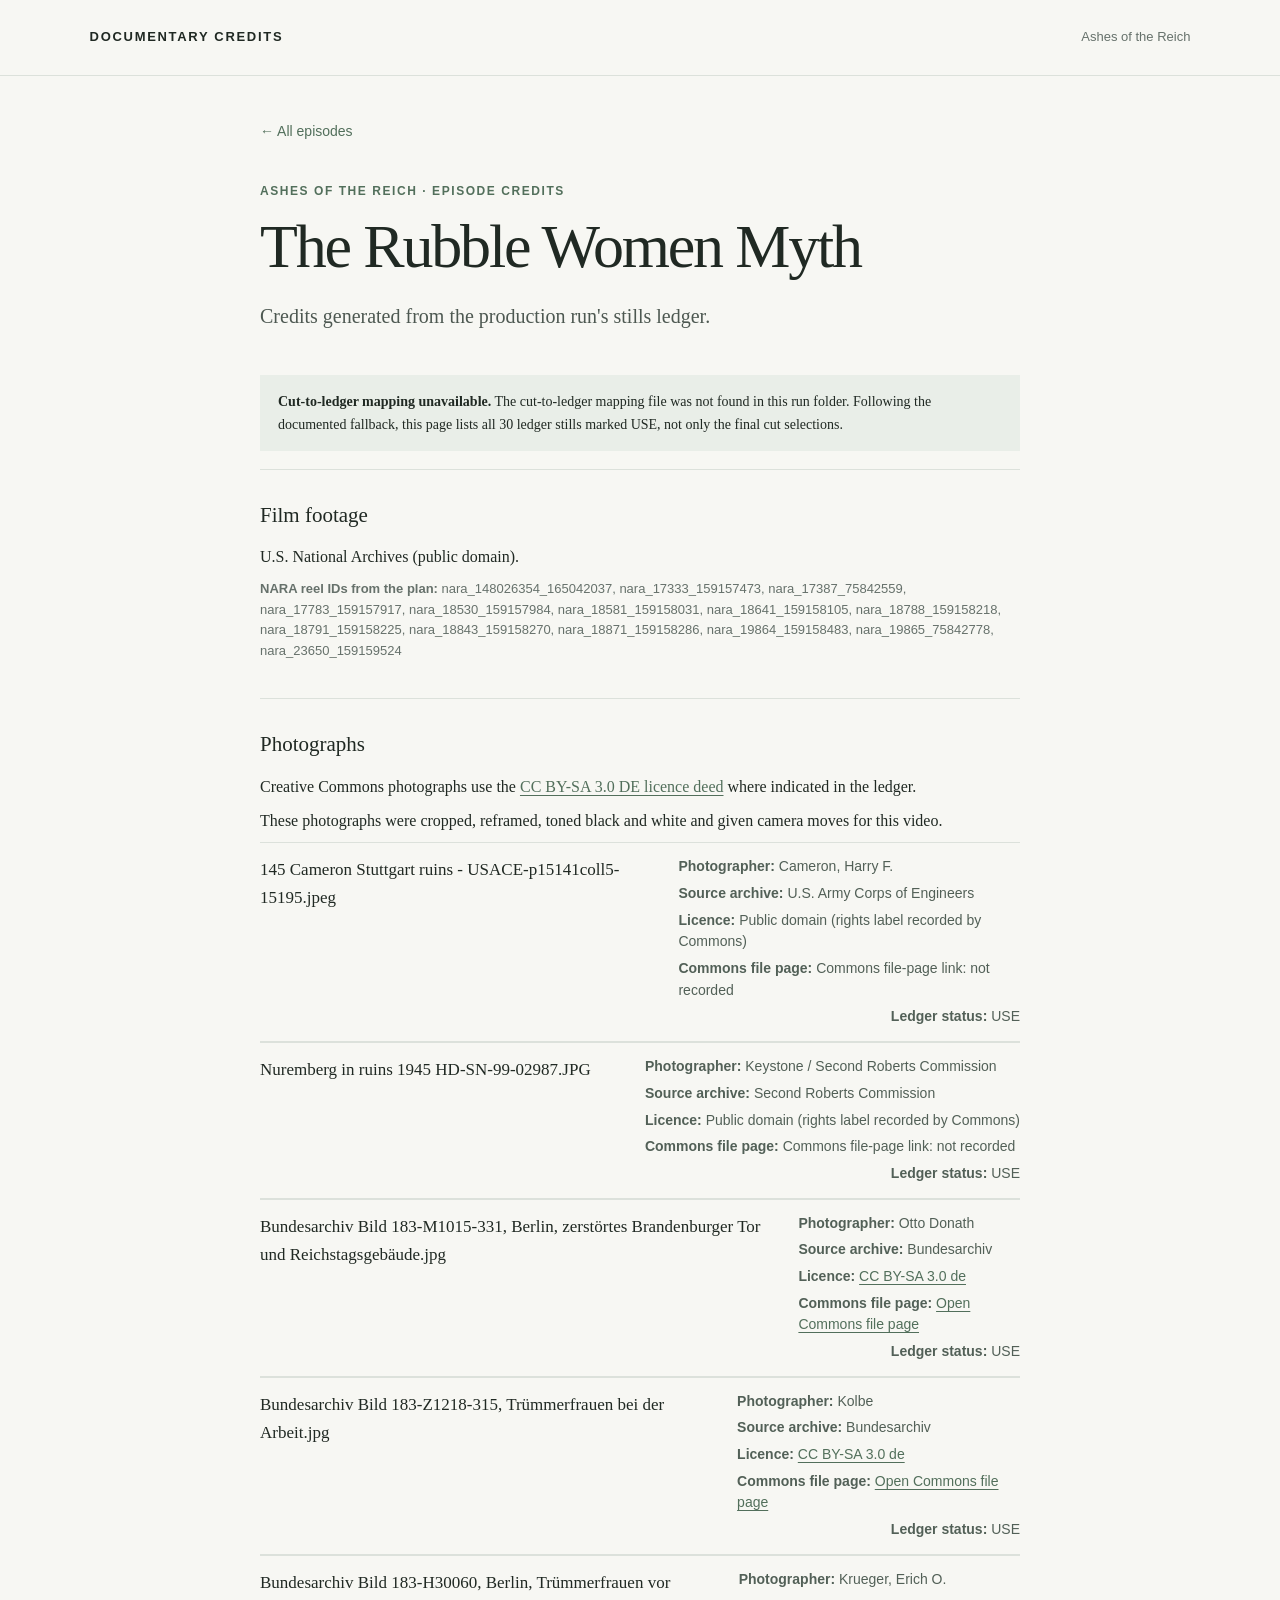
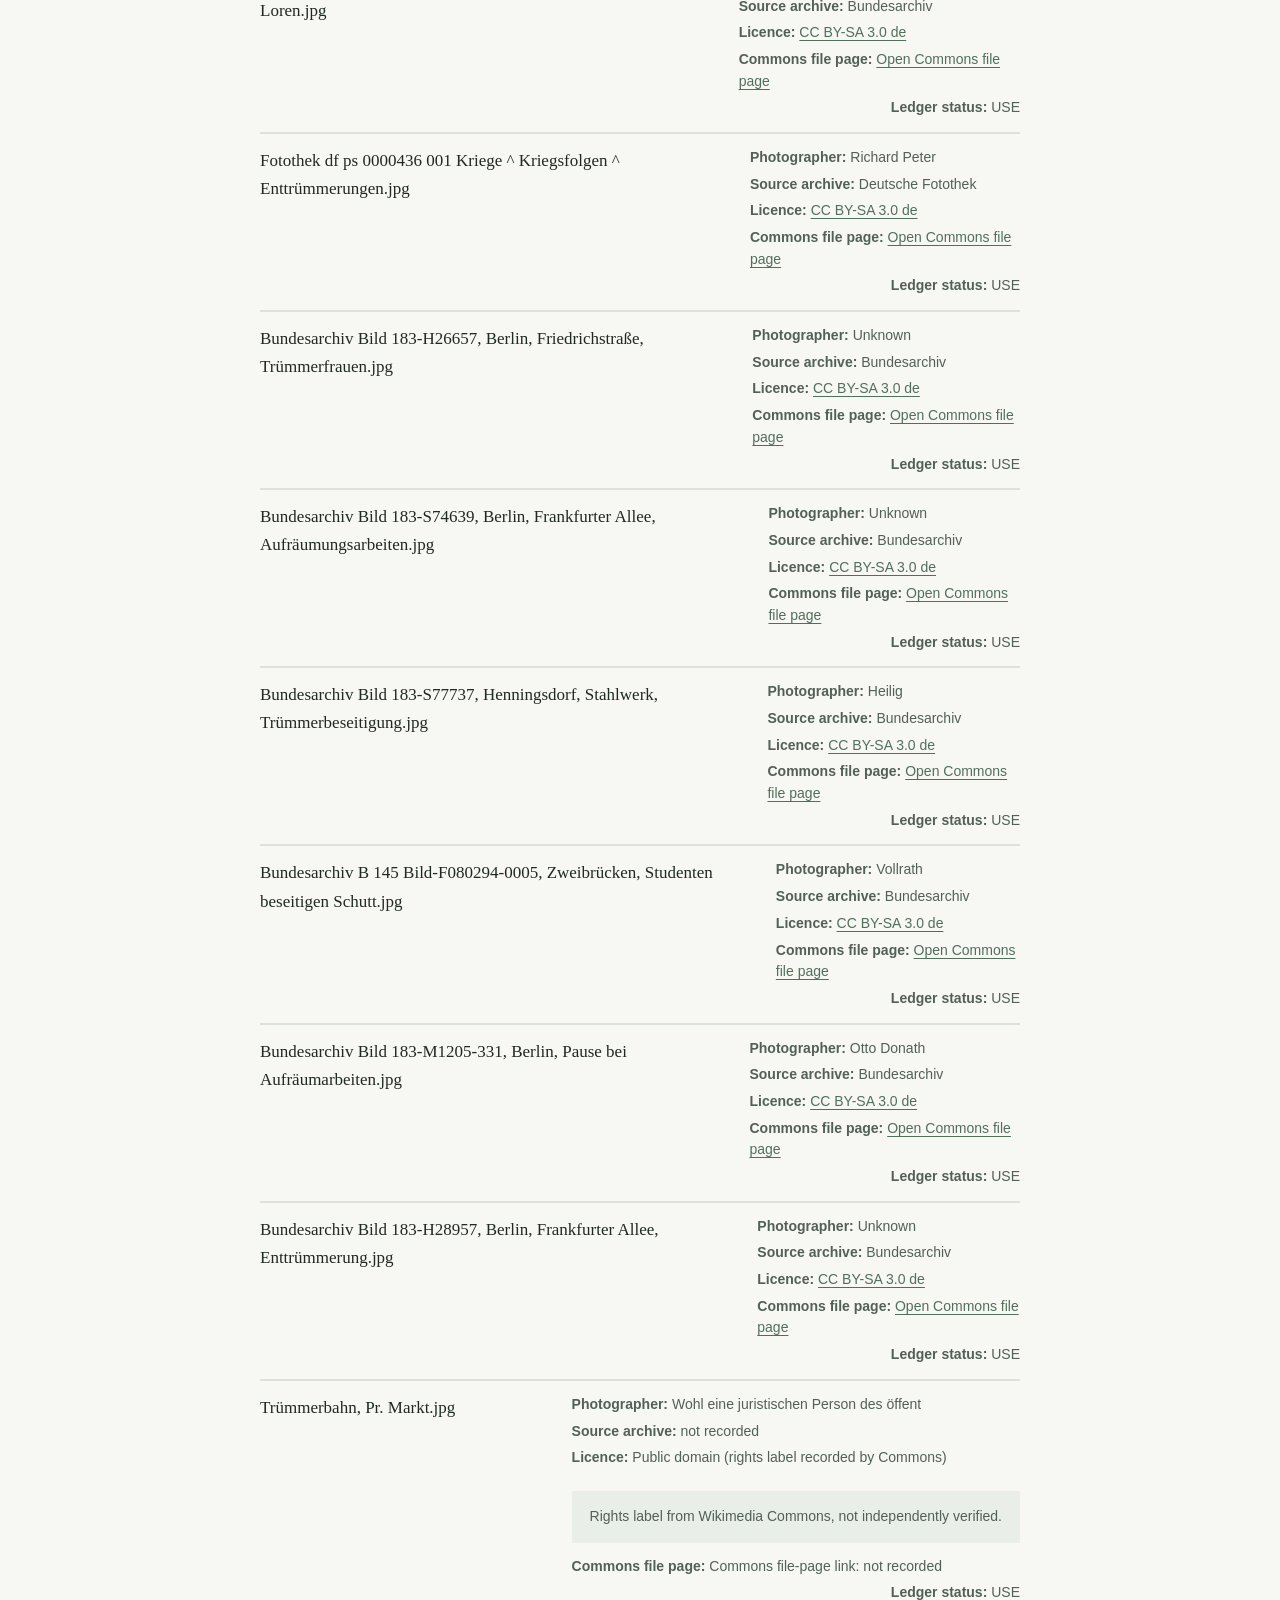
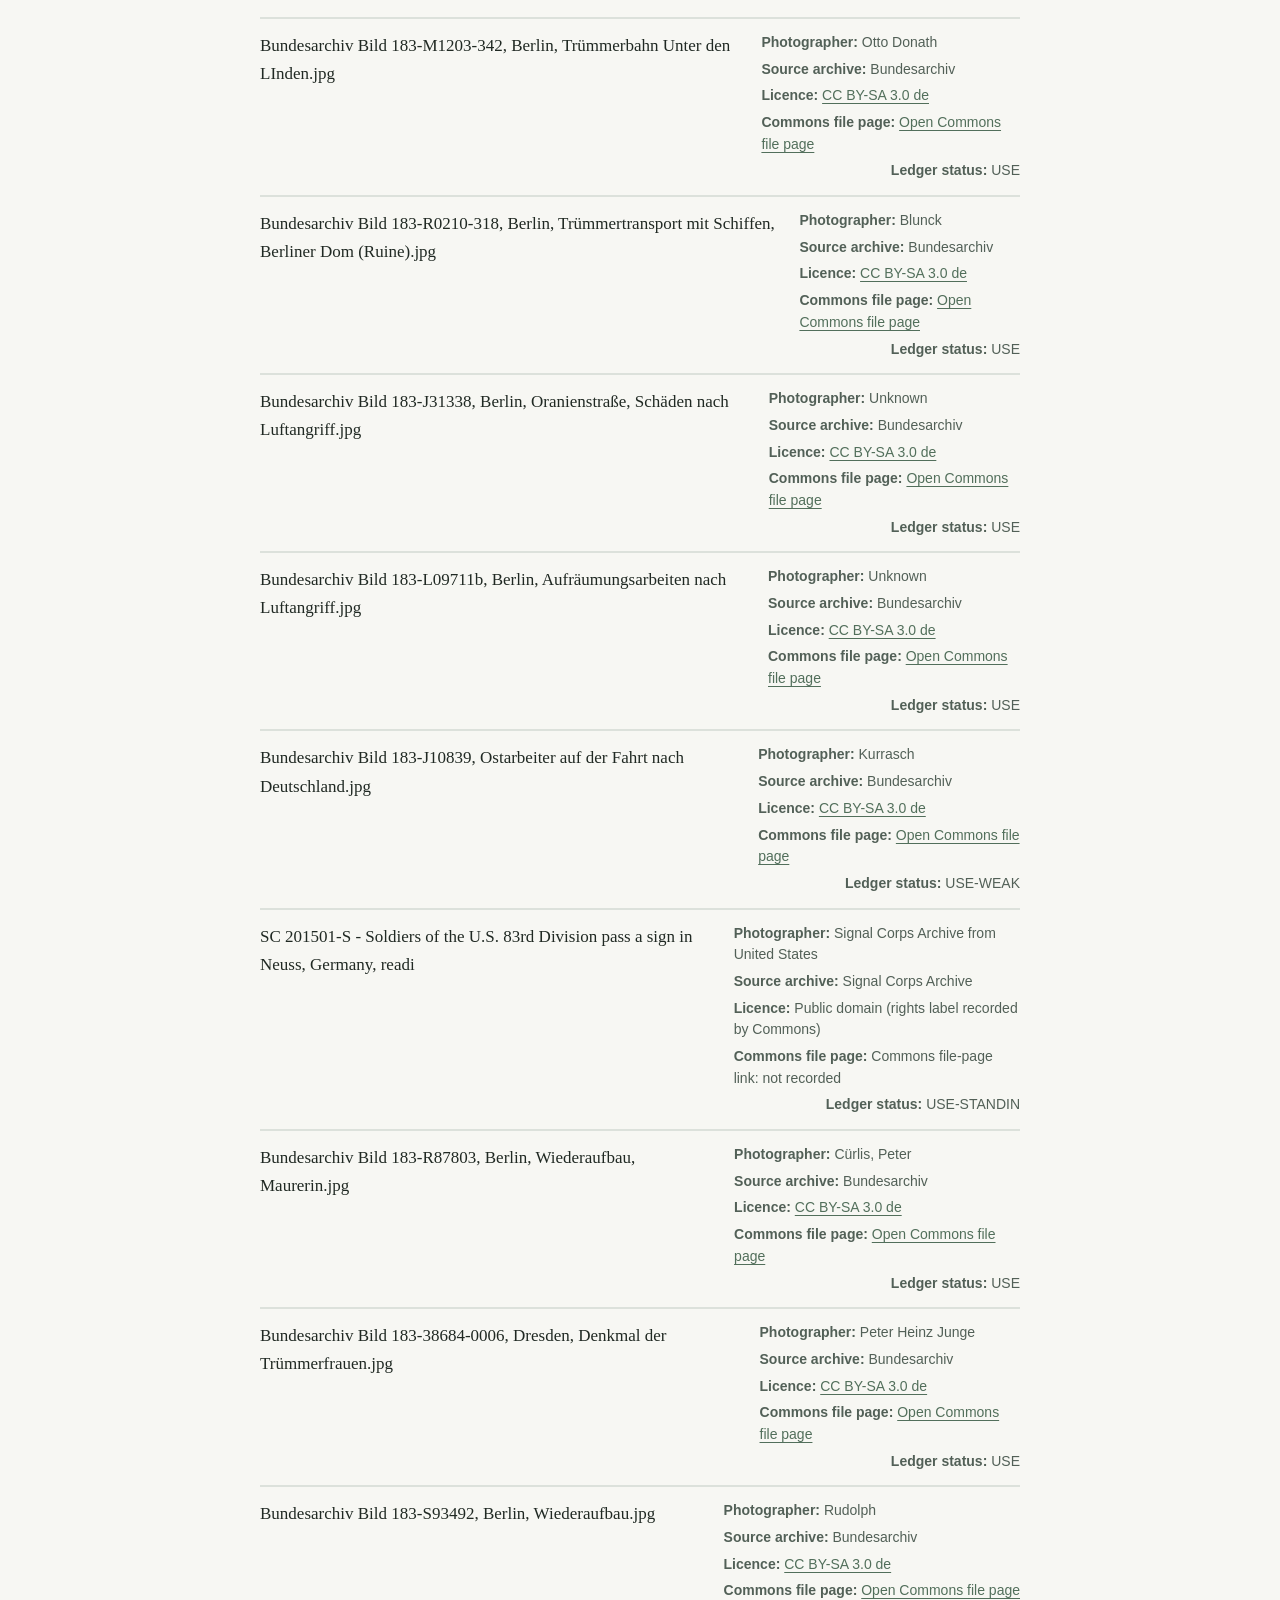
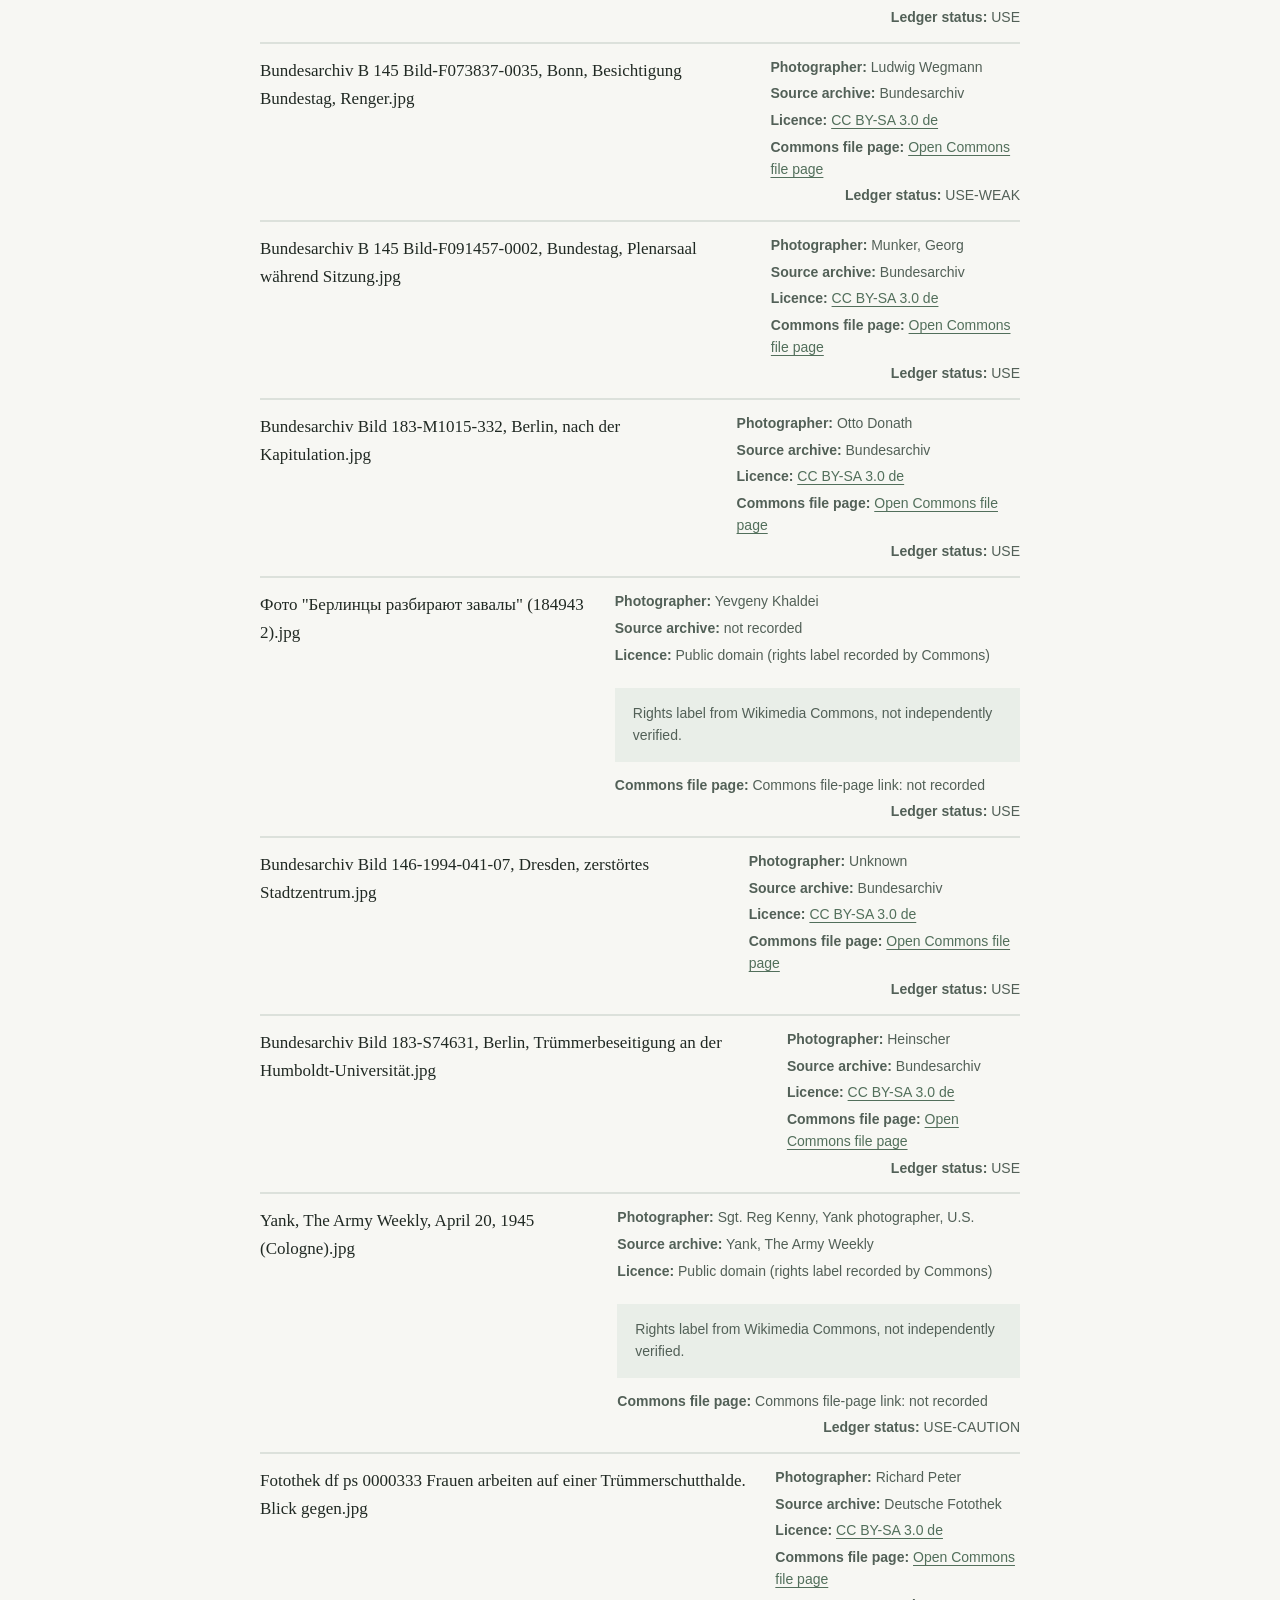
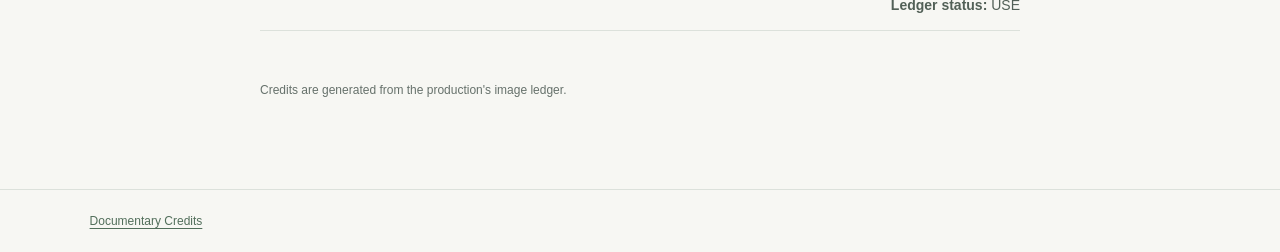
==== commit 520dee1c: "credits: The Rubble Women Myth" ====
--- a/episodes/rubble-women-myth.html
+++ b/episodes/rubble-women-myth.html
@@ -5,7 +5,7 @@
 <body><header class="site-header"><a class="brand" href="../">DOCUMENTARY CREDITS</a><span>Ashes of the Reich</span></header>
 <main class="episode-page"><a class="back" href="../">← All episodes</a><p class="eyebrow">Ashes of the Reich · Episode credits</p><h1>The Rubble Women Myth</h1>
 <p class="intro">Credits generated from the production run's stills ledger.</p><div class="notice"><strong>Cut-to-ledger mapping unavailable.</strong> The cut-to-ledger mapping file was not found in this run folder. Following the documented fallback, this page lists all 30 ledger stills marked USE, not only the final cut selections.</div>
-<section class="credit-block"><h2>Film footage</h2><p>U.S. National Archives (public domain).</p><p class="reels"><b>NARA reel IDs used in the cut:</b> 1673e6b1ec6f, 2b0c6b1a4142, 2df83f5b994a, 6d15f8d8fa21, 704f6ca16df5, 70d34f7dd5a7, 8fdd18f82a0b, 9d9434ca1231, 9f50f0465d58, b9b2b0f54ff0, c7caee3a168c, e290f88a8cc5, f54f00e5583b, fc79d9397f50</p></section>
+<section class="credit-block"><h2>Film footage</h2><p>U.S. National Archives (public domain).</p><p class="reels"><b>NARA reel IDs from the plan:</b> nara_148026354_165042037, nara_17333_159157473, nara_17387_75842559, nara_17783_159157917, nara_18530_159157984, nara_18581_159158031, nara_18641_159158105, nara_18788_159158218, nara_18791_159158225, nara_18843_159158270, nara_18871_159158286, nara_19864_159158483, nara_19865_75842778, nara_23650_159159524</p></section>
 <section class="credit-block"><h2>Photographs</h2><p>Creative Commons photographs use the <a href="https://creativecommons.org/licenses/by-sa/3.0/de/deed.en">CC BY-SA 3.0 DE licence deed</a> where indicated in the ledger.</p>
 <p>These photographs were cropped, reframed, toned black and white and given camera moves for this video.</p><ul class="credits"><li class="credit"><h3>145 Cameron Stuttgart ruins - USACE-p15141coll5-15195.jpeg</h3>
 <div class="meta"><span><b>Photographer:</b> Cameron, Harry F.</span>
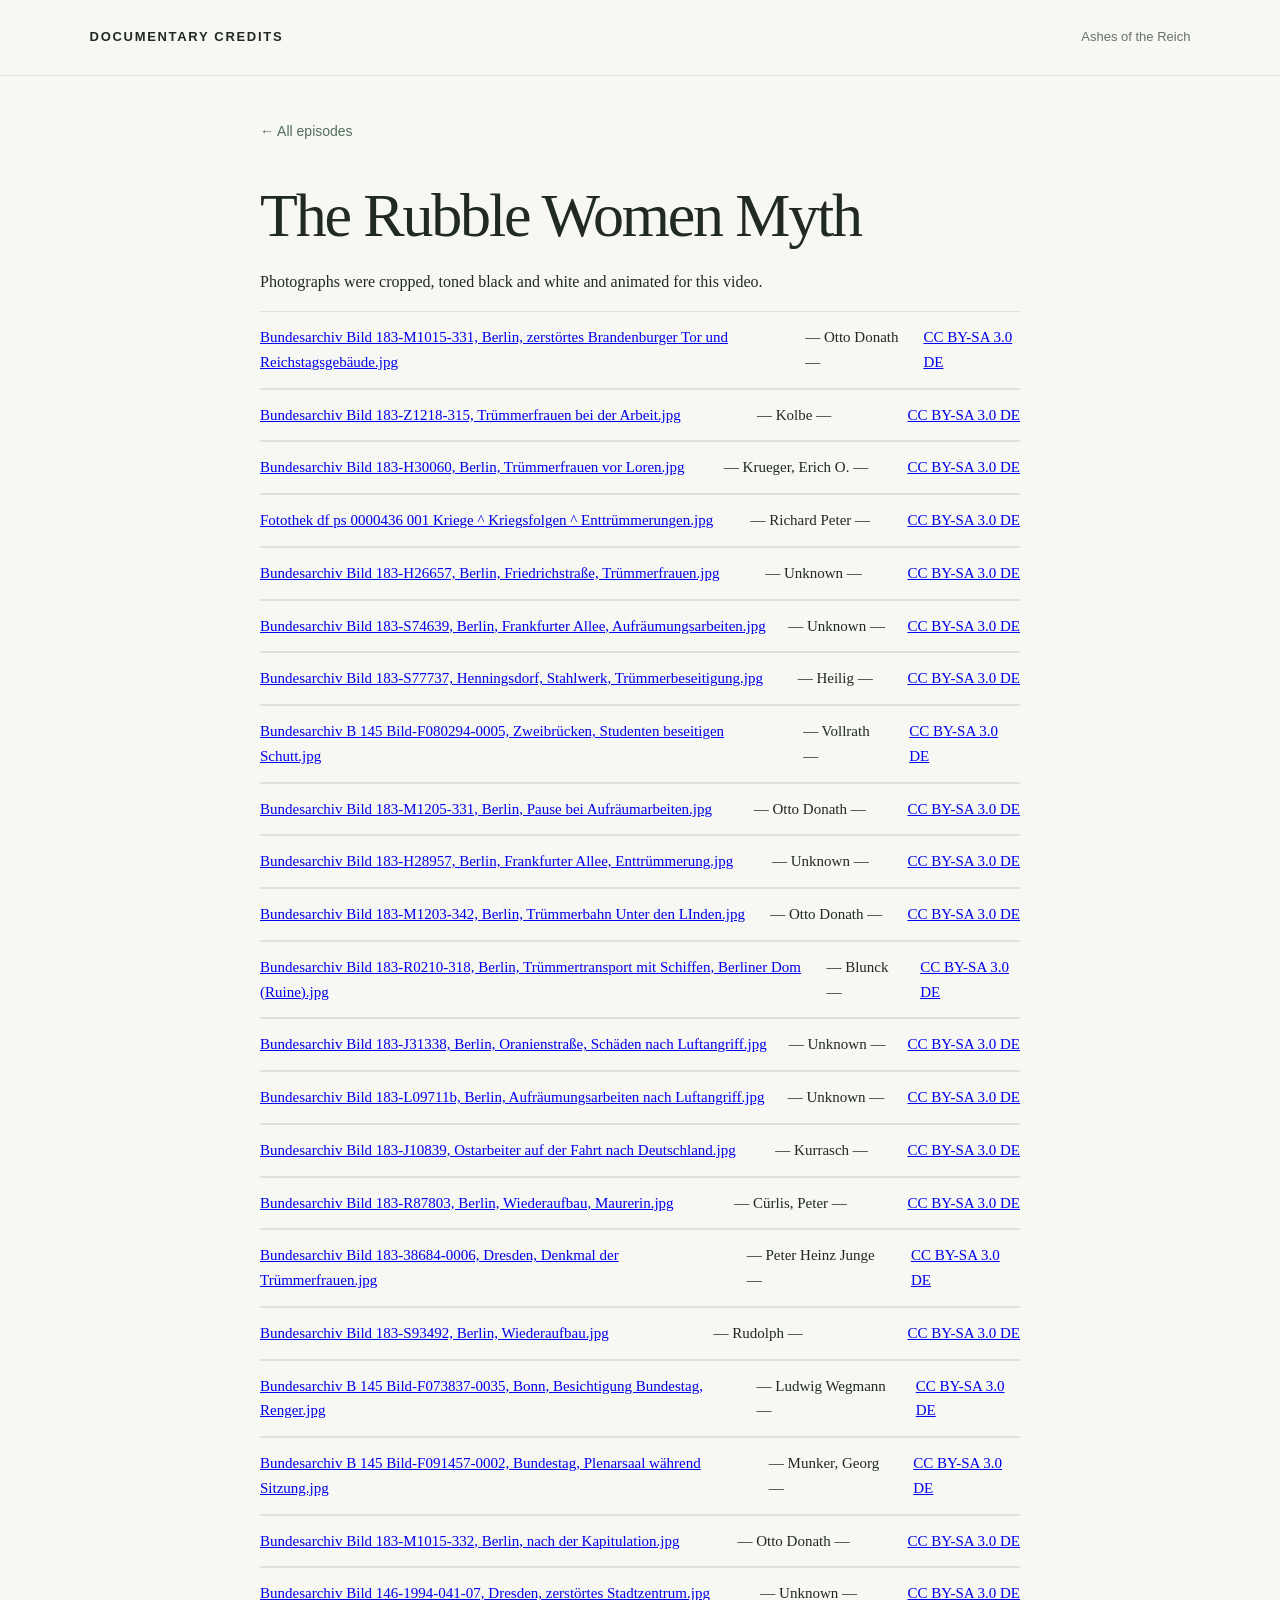
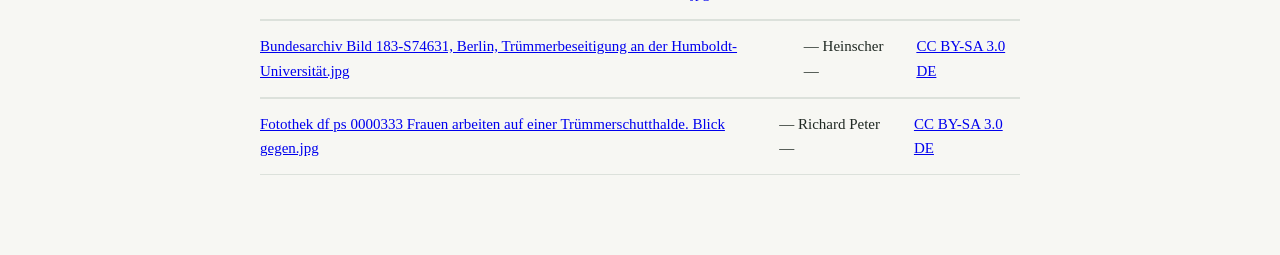
==== commit 8c2d45fc: "credits: Rubble Women (minimal, CC BY-SA only)" ====
--- a/episodes/rubble-women-myth.html
+++ b/episodes/rubble-women-myth.html
@@ -1,161 +1,7 @@
 <!doctype html>
 <html lang="en"><head><meta charset="utf-8"><meta name="viewport" content="width=device-width, initial-scale=1">
-<meta name="description" content="Image attribution credits for The Rubble Women Myth."><title>The Rubble Women Myth — Credits</title><link rel="stylesheet" href="../style.css">
-<style>.episode-page{max-width:850px}.credits{list-style:none;padding:0}.credit{border-top:1px solid var(--line);padding:19px 0}.credit h3{font-size:17px;font-weight:400;margin:0 0 9px;overflow-wrap:anywhere}.meta{display:grid;gap:5px;font:14px/1.55 Arial,sans-serif;color:#526057}.missing{color:#7b4a35}.notice{background:var(--warm);padding:15px 18px;margin:18px 0;font-size:14px}.reels{font:13px/1.6 Arial,sans-serif;color:var(--muted);overflow-wrap:anywhere}</style></head>
+<title>The Rubble Women Myth — Credits</title><link rel="stylesheet" href="../style.css">
+<style>.episode-page{max-width:850px}.credits{list-style:none;padding:0}.credit{border-top:1px solid var(--line);padding:12px 0;font-size:15px;overflow-wrap:anywhere}</style></head>
 <body><header class="site-header"><a class="brand" href="../">DOCUMENTARY CREDITS</a><span>Ashes of the Reich</span></header>
-<main class="episode-page"><a class="back" href="../">← All episodes</a><p class="eyebrow">Ashes of the Reich · Episode credits</p><h1>The Rubble Women Myth</h1>
-<p class="intro">Credits generated from the production run's stills ledger.</p><div class="notice"><strong>Cut-to-ledger mapping unavailable.</strong> The cut-to-ledger mapping file was not found in this run folder. Following the documented fallback, this page lists all 30 ledger stills marked USE, not only the final cut selections.</div>
-<section class="credit-block"><h2>Film footage</h2><p>U.S. National Archives (public domain).</p><p class="reels"><b>NARA reel IDs from the plan:</b> nara_148026354_165042037, nara_17333_159157473, nara_17387_75842559, nara_17783_159157917, nara_18530_159157984, nara_18581_159158031, nara_18641_159158105, nara_18788_159158218, nara_18791_159158225, nara_18843_159158270, nara_18871_159158286, nara_19864_159158483, nara_19865_75842778, nara_23650_159159524</p></section>
-<section class="credit-block"><h2>Photographs</h2><p>Creative Commons photographs use the <a href="https://creativecommons.org/licenses/by-sa/3.0/de/deed.en">CC BY-SA 3.0 DE licence deed</a> where indicated in the ledger.</p>
-<p>These photographs were cropped, reframed, toned black and white and given camera moves for this video.</p><ul class="credits"><li class="credit"><h3>145 Cameron Stuttgart ruins - USACE-p15141coll5-15195.jpeg</h3>
-<div class="meta"><span><b>Photographer:</b> Cameron, Harry F.</span>
-<span><b>Source archive:</b> U.S. Army Corps of Engineers</span>
-<span><b>Licence:</b> <span>Public domain (rights label recorded by Commons)</span></span>
-<span><b>Commons file page:</b> <span class="missing">Commons file-page link: not recorded</span></span>
-<span><b>Ledger status:</b> USE</span></div></li><li class="credit"><h3>Nuremberg in ruins 1945 HD-SN-99-02987.JPG</h3>
-<div class="meta"><span><b>Photographer:</b> Keystone / Second Roberts Commission</span>
-<span><b>Source archive:</b> Second Roberts Commission</span>
-<span><b>Licence:</b> <span>Public domain (rights label recorded by Commons)</span></span>
-<span><b>Commons file page:</b> <span class="missing">Commons file-page link: not recorded</span></span>
-<span><b>Ledger status:</b> USE</span></div></li><li class="credit"><h3>Bundesarchiv Bild 183-M1015-331, Berlin, zerstörtes Brandenburger Tor und Reichstagsgebäude.jpg</h3>
-<div class="meta"><span><b>Photographer:</b> Otto Donath</span>
-<span><b>Source archive:</b> Bundesarchiv</span>
-<span><b>Licence:</b> <a href="https://creativecommons.org/licenses/by-sa/3.0/de/deed.en">CC BY-SA 3.0 de</a></span>
-<span><b>Commons file page:</b> <a href="https://commons.wikimedia.org/wiki/File:Bundesarchiv_Bild_183-M1015-331,_Berlin,_zerst%C3%B6rtes_Brandenburger_Tor_und_Reichstagsgeb%C3%A4ude.jpg">Open Commons file page</a></span>
-<span><b>Ledger status:</b> USE</span></div></li><li class="credit"><h3>Bundesarchiv Bild 183-Z1218-315, Trümmerfrauen bei der Arbeit.jpg</h3>
-<div class="meta"><span><b>Photographer:</b> Kolbe</span>
-<span><b>Source archive:</b> Bundesarchiv</span>
-<span><b>Licence:</b> <a href="https://creativecommons.org/licenses/by-sa/3.0/de/deed.en">CC BY-SA 3.0 de</a></span>
-<span><b>Commons file page:</b> <a href="https://commons.wikimedia.org/wiki/File:Bundesarchiv_Bild_183-Z1218-315,_Tr%C3%BCmmerfrauen_bei_der_Arbeit.jpg">Open Commons file page</a></span>
-<span><b>Ledger status:</b> USE</span></div></li><li class="credit"><h3>Bundesarchiv Bild 183-H30060, Berlin, Trümmerfrauen vor Loren.jpg</h3>
-<div class="meta"><span><b>Photographer:</b> Krueger, Erich O.</span>
-<span><b>Source archive:</b> Bundesarchiv</span>
-<span><b>Licence:</b> <a href="https://creativecommons.org/licenses/by-sa/3.0/de/deed.en">CC BY-SA 3.0 de</a></span>
-<span><b>Commons file page:</b> <a href="https://commons.wikimedia.org/wiki/File:Bundesarchiv_Bild_183-H30060,_Berlin,_Tr%C3%BCmmerfrauen_vor_Loren.jpg">Open Commons file page</a></span>
-<span><b>Ledger status:</b> USE</span></div></li><li class="credit"><h3>Fotothek df ps 0000436 001 Kriege ^ Kriegsfolgen ^ Enttrümmerungen.jpg</h3>
-<div class="meta"><span><b>Photographer:</b> Richard Peter</span>
-<span><b>Source archive:</b> Deutsche Fotothek</span>
-<span><b>Licence:</b> <a href="https://creativecommons.org/licenses/by-sa/3.0/de/deed.en">CC BY-SA 3.0 de</a></span>
-<span><b>Commons file page:</b> <a href="https://commons.wikimedia.org/wiki/File:Fotothek_df_ps_0000436_001_Kriege_%5E_Kriegsfolgen_%5E_Enttr%C3%BCmmerungen.jpg">Open Commons file page</a></span>
-<span><b>Ledger status:</b> USE</span></div></li><li class="credit"><h3>Bundesarchiv Bild 183-H26657, Berlin, Friedrichstraße, Trümmerfrauen.jpg</h3>
-<div class="meta"><span><b>Photographer:</b> Unknown</span>
-<span><b>Source archive:</b> Bundesarchiv</span>
-<span><b>Licence:</b> <a href="https://creativecommons.org/licenses/by-sa/3.0/de/deed.en">CC BY-SA 3.0 de</a></span>
-<span><b>Commons file page:</b> <a href="https://commons.wikimedia.org/wiki/File:Bundesarchiv_Bild_183-H26657,_Berlin,_Friedrichstra%C3%9Fe,_Tr%C3%BCmmerfrauen.jpg">Open Commons file page</a></span>
-<span><b>Ledger status:</b> USE</span></div></li><li class="credit"><h3>Bundesarchiv Bild 183-S74639, Berlin, Frankfurter Allee, Aufräumungsarbeiten.jpg</h3>
-<div class="meta"><span><b>Photographer:</b> Unknown</span>
-<span><b>Source archive:</b> Bundesarchiv</span>
-<span><b>Licence:</b> <a href="https://creativecommons.org/licenses/by-sa/3.0/de/deed.en">CC BY-SA 3.0 de</a></span>
-<span><b>Commons file page:</b> <a href="https://commons.wikimedia.org/wiki/File:Bundesarchiv_Bild_183-S74639,_Berlin,_Frankfurter_Allee,_Aufr%C3%A4umungsarbeiten.jpg">Open Commons file page</a></span>
-<span><b>Ledger status:</b> USE</span></div></li><li class="credit"><h3>Bundesarchiv Bild 183-S77737, Henningsdorf, Stahlwerk, Trümmerbeseitigung.jpg</h3>
-<div class="meta"><span><b>Photographer:</b> Heilig</span>
-<span><b>Source archive:</b> Bundesarchiv</span>
-<span><b>Licence:</b> <a href="https://creativecommons.org/licenses/by-sa/3.0/de/deed.en">CC BY-SA 3.0 de</a></span>
-<span><b>Commons file page:</b> <a href="https://commons.wikimedia.org/wiki/File:Bundesarchiv_Bild_183-S77737,_Henningsdorf,_Stahlwerk,_Tr%C3%BCmmerbeseitigung.jpg">Open Commons file page</a></span>
-<span><b>Ledger status:</b> USE</span></div></li><li class="credit"><h3>Bundesarchiv B 145 Bild-F080294-0005, Zweibrücken, Studenten beseitigen Schutt.jpg</h3>
-<div class="meta"><span><b>Photographer:</b> Vollrath</span>
-<span><b>Source archive:</b> Bundesarchiv</span>
-<span><b>Licence:</b> <a href="https://creativecommons.org/licenses/by-sa/3.0/de/deed.en">CC BY-SA 3.0 de</a></span>
-<span><b>Commons file page:</b> <a href="https://commons.wikimedia.org/wiki/File:Bundesarchiv_B_145_Bild-F080294-0005,_Zweibr%C3%BCcken,_Studenten_beseitigen_Schutt.jpg">Open Commons file page</a></span>
-<span><b>Ledger status:</b> USE</span></div></li><li class="credit"><h3>Bundesarchiv Bild 183-M1205-331, Berlin, Pause bei Aufräumarbeiten.jpg</h3>
-<div class="meta"><span><b>Photographer:</b> Otto Donath</span>
-<span><b>Source archive:</b> Bundesarchiv</span>
-<span><b>Licence:</b> <a href="https://creativecommons.org/licenses/by-sa/3.0/de/deed.en">CC BY-SA 3.0 de</a></span>
-<span><b>Commons file page:</b> <a href="https://commons.wikimedia.org/wiki/File:Bundesarchiv_Bild_183-M1205-331,_Berlin,_Pause_bei_Aufr%C3%A4umarbeiten.jpg">Open Commons file page</a></span>
-<span><b>Ledger status:</b> USE</span></div></li><li class="credit"><h3>Bundesarchiv Bild 183-H28957, Berlin, Frankfurter Allee, Enttrümmerung.jpg</h3>
-<div class="meta"><span><b>Photographer:</b> Unknown</span>
-<span><b>Source archive:</b> Bundesarchiv</span>
-<span><b>Licence:</b> <a href="https://creativecommons.org/licenses/by-sa/3.0/de/deed.en">CC BY-SA 3.0 de</a></span>
-<span><b>Commons file page:</b> <a href="https://commons.wikimedia.org/wiki/File:Bundesarchiv_Bild_183-H28957,_Berlin,_Frankfurter_Allee,_Enttr%C3%BCmmerung.jpg">Open Commons file page</a></span>
-<span><b>Ledger status:</b> USE</span></div></li><li class="credit"><h3>Trümmerbahn, Pr. Markt.jpg</h3>
-<div class="meta"><span><b>Photographer:</b> Wohl eine juristischen Person des öffent</span>
-<span><b>Source archive:</b> not recorded</span>
-<span><b>Licence:</b> <span>Public domain (rights label recorded by Commons)</span><p class="notice">Rights label from Wikimedia Commons, not independently verified.</p></span>
-<span><b>Commons file page:</b> <span class="missing">Commons file-page link: not recorded</span></span>
-<span><b>Ledger status:</b> USE</span></div></li><li class="credit"><h3>Bundesarchiv Bild 183-M1203-342, Berlin, Trümmerbahn Unter den LInden.jpg</h3>
-<div class="meta"><span><b>Photographer:</b> Otto Donath</span>
-<span><b>Source archive:</b> Bundesarchiv</span>
-<span><b>Licence:</b> <a href="https://creativecommons.org/licenses/by-sa/3.0/de/deed.en">CC BY-SA 3.0 de</a></span>
-<span><b>Commons file page:</b> <a href="https://commons.wikimedia.org/wiki/File:Bundesarchiv_Bild_183-M1203-342,_Berlin,_Tr%C3%BCmmerbahn_Unter_den_LInden.jpg">Open Commons file page</a></span>
-<span><b>Ledger status:</b> USE</span></div></li><li class="credit"><h3>Bundesarchiv Bild 183-R0210-318, Berlin, Trümmertransport mit Schiffen, Berliner Dom (Ruine).jpg</h3>
-<div class="meta"><span><b>Photographer:</b> Blunck</span>
-<span><b>Source archive:</b> Bundesarchiv</span>
-<span><b>Licence:</b> <a href="https://creativecommons.org/licenses/by-sa/3.0/de/deed.en">CC BY-SA 3.0 de</a></span>
-<span><b>Commons file page:</b> <a href="https://commons.wikimedia.org/wiki/File:Bundesarchiv_Bild_183-R0210-318,_Berlin,_Tr%C3%BCmmertransport_mit_Schiffen,_Berliner_Dom_(Ruine).jpg">Open Commons file page</a></span>
-<span><b>Ledger status:</b> USE</span></div></li><li class="credit"><h3>Bundesarchiv Bild 183-J31338, Berlin, Oranienstraße, Schäden nach Luftangriff.jpg</h3>
-<div class="meta"><span><b>Photographer:</b> Unknown</span>
-<span><b>Source archive:</b> Bundesarchiv</span>
-<span><b>Licence:</b> <a href="https://creativecommons.org/licenses/by-sa/3.0/de/deed.en">CC BY-SA 3.0 de</a></span>
-<span><b>Commons file page:</b> <a href="https://commons.wikimedia.org/wiki/File:Bundesarchiv_Bild_183-J31338,_Berlin,_Oranienstra%C3%9Fe,_Sch%C3%A4den_nach_Luftangriff.jpg">Open Commons file page</a></span>
-<span><b>Ledger status:</b> USE</span></div></li><li class="credit"><h3>Bundesarchiv Bild 183-L09711b, Berlin, Aufräumungsarbeiten nach Luftangriff.jpg</h3>
-<div class="meta"><span><b>Photographer:</b> Unknown</span>
-<span><b>Source archive:</b> Bundesarchiv</span>
-<span><b>Licence:</b> <a href="https://creativecommons.org/licenses/by-sa/3.0/de/deed.en">CC BY-SA 3.0 de</a></span>
-<span><b>Commons file page:</b> <a href="https://commons.wikimedia.org/wiki/File:Bundesarchiv_Bild_183-L09711b,_Berlin,_Aufr%C3%A4umungsarbeiten_nach_Luftangriff.jpg">Open Commons file page</a></span>
-<span><b>Ledger status:</b> USE</span></div></li><li class="credit"><h3>Bundesarchiv Bild 183-J10839, Ostarbeiter auf der Fahrt nach Deutschland.jpg</h3>
-<div class="meta"><span><b>Photographer:</b> Kurrasch</span>
-<span><b>Source archive:</b> Bundesarchiv</span>
-<span><b>Licence:</b> <a href="https://creativecommons.org/licenses/by-sa/3.0/de/deed.en">CC BY-SA 3.0 de</a></span>
-<span><b>Commons file page:</b> <a href="https://commons.wikimedia.org/wiki/File:Bundesarchiv_Bild_183-J10839,_Ostarbeiter_auf_der_Fahrt_nach_Deutschland.jpg">Open Commons file page</a></span>
-<span><b>Ledger status:</b> USE-WEAK</span></div></li><li class="credit"><h3>SC 201501-S - Soldiers of the U.S. 83rd Division pass a sign in Neuss, Germany, readi</h3>
-<div class="meta"><span><b>Photographer:</b> Signal Corps Archive from United States</span>
-<span><b>Source archive:</b> Signal Corps Archive</span>
-<span><b>Licence:</b> <span>Public domain (rights label recorded by Commons)</span></span>
-<span><b>Commons file page:</b> <span class="missing">Commons file-page link: not recorded</span></span>
-<span><b>Ledger status:</b> USE-STANDIN</span></div></li><li class="credit"><h3>Bundesarchiv Bild 183-R87803, Berlin, Wiederaufbau, Maurerin.jpg</h3>
-<div class="meta"><span><b>Photographer:</b> Cürlis, Peter</span>
-<span><b>Source archive:</b> Bundesarchiv</span>
-<span><b>Licence:</b> <a href="https://creativecommons.org/licenses/by-sa/3.0/de/deed.en">CC BY-SA 3.0 de</a></span>
-<span><b>Commons file page:</b> <a href="https://commons.wikimedia.org/wiki/File:Bundesarchiv_Bild_183-R87803,_Berlin,_Wiederaufbau,_Maurerin.jpg">Open Commons file page</a></span>
-<span><b>Ledger status:</b> USE</span></div></li><li class="credit"><h3>Bundesarchiv Bild 183-38684-0006, Dresden, Denkmal der Trümmerfrauen.jpg</h3>
-<div class="meta"><span><b>Photographer:</b> Peter Heinz Junge</span>
-<span><b>Source archive:</b> Bundesarchiv</span>
-<span><b>Licence:</b> <a href="https://creativecommons.org/licenses/by-sa/3.0/de/deed.en">CC BY-SA 3.0 de</a></span>
-<span><b>Commons file page:</b> <a href="https://commons.wikimedia.org/wiki/File:Bundesarchiv_Bild_183-38684-0006,_Dresden,_Denkmal_der_Tr%C3%BCmmerfrauen.jpg">Open Commons file page</a></span>
-<span><b>Ledger status:</b> USE</span></div></li><li class="credit"><h3>Bundesarchiv Bild 183-S93492, Berlin, Wiederaufbau.jpg</h3>
-<div class="meta"><span><b>Photographer:</b> Rudolph</span>
-<span><b>Source archive:</b> Bundesarchiv</span>
-<span><b>Licence:</b> <a href="https://creativecommons.org/licenses/by-sa/3.0/de/deed.en">CC BY-SA 3.0 de</a></span>
-<span><b>Commons file page:</b> <a href="https://commons.wikimedia.org/wiki/File:Bundesarchiv_Bild_183-S93492,_Berlin,_Wiederaufbau.jpg">Open Commons file page</a></span>
-<span><b>Ledger status:</b> USE</span></div></li><li class="credit"><h3>Bundesarchiv B 145 Bild-F073837-0035, Bonn, Besichtigung Bundestag, Renger.jpg</h3>
-<div class="meta"><span><b>Photographer:</b> Ludwig Wegmann</span>
-<span><b>Source archive:</b> Bundesarchiv</span>
-<span><b>Licence:</b> <a href="https://creativecommons.org/licenses/by-sa/3.0/de/deed.en">CC BY-SA 3.0 de</a></span>
-<span><b>Commons file page:</b> <a href="https://commons.wikimedia.org/wiki/File:Bundesarchiv_B_145_Bild-F073837-0035,_Bonn,_Besichtigung_Bundestag,_Renger.jpg">Open Commons file page</a></span>
-<span><b>Ledger status:</b> USE-WEAK</span></div></li><li class="credit"><h3>Bundesarchiv B 145 Bild-F091457-0002, Bundestag, Plenarsaal während Sitzung.jpg</h3>
-<div class="meta"><span><b>Photographer:</b> Munker, Georg</span>
-<span><b>Source archive:</b> Bundesarchiv</span>
-<span><b>Licence:</b> <a href="https://creativecommons.org/licenses/by-sa/3.0/de/deed.en">CC BY-SA 3.0 de</a></span>
-<span><b>Commons file page:</b> <a href="https://commons.wikimedia.org/wiki/File:Bundesarchiv_B_145_Bild-F091457-0002,_Bundestag,_Plenarsaal_w%C3%A4hrend_Sitzung.jpg">Open Commons file page</a></span>
-<span><b>Ledger status:</b> USE</span></div></li><li class="credit"><h3>Bundesarchiv Bild 183-M1015-332, Berlin, nach der Kapitulation.jpg</h3>
-<div class="meta"><span><b>Photographer:</b> Otto Donath</span>
-<span><b>Source archive:</b> Bundesarchiv</span>
-<span><b>Licence:</b> <a href="https://creativecommons.org/licenses/by-sa/3.0/de/deed.en">CC BY-SA 3.0 de</a></span>
-<span><b>Commons file page:</b> <a href="https://commons.wikimedia.org/wiki/File:Bundesarchiv_Bild_183-M1015-332,_Berlin,_nach_der_Kapitulation.jpg">Open Commons file page</a></span>
-<span><b>Ledger status:</b> USE</span></div></li><li class="credit"><h3>Фото &quot;Берлинцы разбирают завалы&quot; (184943 2).jpg</h3>
-<div class="meta"><span><b>Photographer:</b> Yevgeny Khaldei</span>
-<span><b>Source archive:</b> not recorded</span>
-<span><b>Licence:</b> <span>Public domain (rights label recorded by Commons)</span><p class="notice">Rights label from Wikimedia Commons, not independently verified.</p></span>
-<span><b>Commons file page:</b> <span class="missing">Commons file-page link: not recorded</span></span>
-<span><b>Ledger status:</b> USE</span></div></li><li class="credit"><h3>Bundesarchiv Bild 146-1994-041-07, Dresden, zerstörtes Stadtzentrum.jpg</h3>
-<div class="meta"><span><b>Photographer:</b> Unknown</span>
-<span><b>Source archive:</b> Bundesarchiv</span>
-<span><b>Licence:</b> <a href="https://creativecommons.org/licenses/by-sa/3.0/de/deed.en">CC BY-SA 3.0 de</a></span>
-<span><b>Commons file page:</b> <a href="https://commons.wikimedia.org/wiki/File:Bundesarchiv_Bild_146-1994-041-07,_Dresden,_zerst%C3%B6rtes_Stadtzentrum.jpg">Open Commons file page</a></span>
-<span><b>Ledger status:</b> USE</span></div></li><li class="credit"><h3>Bundesarchiv Bild 183-S74631, Berlin, Trümmerbeseitigung an der Humboldt-Universität.jpg</h3>
-<div class="meta"><span><b>Photographer:</b> Heinscher</span>
-<span><b>Source archive:</b> Bundesarchiv</span>
-<span><b>Licence:</b> <a href="https://creativecommons.org/licenses/by-sa/3.0/de/deed.en">CC BY-SA 3.0 de</a></span>
-<span><b>Commons file page:</b> <a href="https://commons.wikimedia.org/wiki/File:Bundesarchiv_Bild_183-S74631,_Berlin,_Tr%C3%BCmmerbeseitigung_an_der_Humboldt-Universit%C3%A4t.jpg">Open Commons file page</a></span>
-<span><b>Ledger status:</b> USE</span></div></li><li class="credit"><h3>Yank, The Army Weekly, April 20, 1945 (Cologne).jpg</h3>
-<div class="meta"><span><b>Photographer:</b> Sgt. Reg Kenny, Yank photographer, U.S.</span>
-<span><b>Source archive:</b> Yank, The Army Weekly</span>
-<span><b>Licence:</b> <span>Public domain (rights label recorded by Commons)</span><p class="notice">Rights label from Wikimedia Commons, not independently verified.</p></span>
-<span><b>Commons file page:</b> <span class="missing">Commons file-page link: not recorded</span></span>
-<span><b>Ledger status:</b> USE-CAUTION</span></div></li><li class="credit"><h3>Fotothek df ps 0000333 Frauen arbeiten auf einer Trümmerschutthalde. Blick gegen.jpg</h3>
-<div class="meta"><span><b>Photographer:</b> Richard Peter</span>
-<span><b>Source archive:</b> Deutsche Fotothek</span>
-<span><b>Licence:</b> <a href="https://creativecommons.org/licenses/by-sa/3.0/de/deed.en">CC BY-SA 3.0 de</a></span>
-<span><b>Commons file page:</b> <a href="https://commons.wikimedia.org/wiki/File:Fotothek_df_ps_0000333_Frauen_arbeiten_auf_einer_Tr%C3%BCmmerschutthalde._Blick_gegen.jpg">Open Commons file page</a></span>
-<span><b>Ledger status:</b> USE</span></div></li></ul></section>
-<p class="updated">Credits are generated from the production's image ledger.</p></main><footer><a href="../">Documentary Credits</a></footer></body></html>+<main class="episode-page"><a class="back" href="../">← All episodes</a><h1>The Rubble Women Myth</h1>
+<p>Photographs were cropped, toned black and white and animated for this video.</p><ul class="credits"><li class="credit"><a href="https://commons.wikimedia.org/wiki/File:Bundesarchiv_Bild_183-M1015-331,_Berlin,_zerst%C3%B6rtes_Brandenburger_Tor_und_Reichstagsgeb%C3%A4ude.jpg">Bundesarchiv Bild 183-M1015-331, Berlin, zerstörtes Brandenburger Tor und Reichstagsgebäude.jpg</a> — Otto Donath — <a href="https://creativecommons.org/licenses/by-sa/3.0/de/deed.en">CC BY-SA 3.0 DE</a></li><li class="credit"><a href="https://commons.wikimedia.org/wiki/File:Bundesarchiv_Bild_183-Z1218-315,_Tr%C3%BCmmerfrauen_bei_der_Arbeit.jpg">Bundesarchiv Bild 183-Z1218-315, Trümmerfrauen bei der Arbeit.jpg</a> — Kolbe — <a href="https://creativecommons.org/licenses/by-sa/3.0/de/deed.en">CC BY-SA 3.0 DE</a></li><li class="credit"><a href="https://commons.wikimedia.org/wiki/File:Bundesarchiv_Bild_183-H30060,_Berlin,_Tr%C3%BCmmerfrauen_vor_Loren.jpg">Bundesarchiv Bild 183-H30060, Berlin, Trümmerfrauen vor Loren.jpg</a> — Krueger, Erich O. — <a href="https://creativecommons.org/licenses/by-sa/3.0/de/deed.en">CC BY-SA 3.0 DE</a></li><li class="credit"><a href="https://commons.wikimedia.org/wiki/File:Fotothek_df_ps_0000436_001_Kriege_%5E_Kriegsfolgen_%5E_Enttr%C3%BCmmerungen.jpg">Fotothek df ps 0000436 001 Kriege ^ Kriegsfolgen ^ Enttrümmerungen.jpg</a> — Richard Peter — <a href="https://creativecommons.org/licenses/by-sa/3.0/de/deed.en">CC BY-SA 3.0 DE</a></li><li class="credit"><a href="https://commons.wikimedia.org/wiki/File:Bundesarchiv_Bild_183-H26657,_Berlin,_Friedrichstra%C3%9Fe,_Tr%C3%BCmmerfrauen.jpg">Bundesarchiv Bild 183-H26657, Berlin, Friedrichstraße, Trümmerfrauen.jpg</a> — Unknown — <a href="https://creativecommons.org/licenses/by-sa/3.0/de/deed.en">CC BY-SA 3.0 DE</a></li><li class="credit"><a href="https://commons.wikimedia.org/wiki/File:Bundesarchiv_Bild_183-S74639,_Berlin,_Frankfurter_Allee,_Aufr%C3%A4umungsarbeiten.jpg">Bundesarchiv Bild 183-S74639, Berlin, Frankfurter Allee, Aufräumungsarbeiten.jpg</a> — Unknown — <a href="https://creativecommons.org/licenses/by-sa/3.0/de/deed.en">CC BY-SA 3.0 DE</a></li><li class="credit"><a href="https://commons.wikimedia.org/wiki/File:Bundesarchiv_Bild_183-S77737,_Henningsdorf,_Stahlwerk,_Tr%C3%BCmmerbeseitigung.jpg">Bundesarchiv Bild 183-S77737, Henningsdorf, Stahlwerk, Trümmerbeseitigung.jpg</a> — Heilig — <a href="https://creativecommons.org/licenses/by-sa/3.0/de/deed.en">CC BY-SA 3.0 DE</a></li><li class="credit"><a href="https://commons.wikimedia.org/wiki/File:Bundesarchiv_B_145_Bild-F080294-0005,_Zweibr%C3%BCcken,_Studenten_beseitigen_Schutt.jpg">Bundesarchiv B 145 Bild-F080294-0005, Zweibrücken, Studenten beseitigen Schutt.jpg</a> — Vollrath — <a href="https://creativecommons.org/licenses/by-sa/3.0/de/deed.en">CC BY-SA 3.0 DE</a></li><li class="credit"><a href="https://commons.wikimedia.org/wiki/File:Bundesarchiv_Bild_183-M1205-331,_Berlin,_Pause_bei_Aufr%C3%A4umarbeiten.jpg">Bundesarchiv Bild 183-M1205-331, Berlin, Pause bei Aufräumarbeiten.jpg</a> — Otto Donath — <a href="https://creativecommons.org/licenses/by-sa/3.0/de/deed.en">CC BY-SA 3.0 DE</a></li><li class="credit"><a href="https://commons.wikimedia.org/wiki/File:Bundesarchiv_Bild_183-H28957,_Berlin,_Frankfurter_Allee,_Enttr%C3%BCmmerung.jpg">Bundesarchiv Bild 183-H28957, Berlin, Frankfurter Allee, Enttrümmerung.jpg</a> — Unknown — <a href="https://creativecommons.org/licenses/by-sa/3.0/de/deed.en">CC BY-SA 3.0 DE</a></li><li class="credit"><a href="https://commons.wikimedia.org/wiki/File:Bundesarchiv_Bild_183-M1203-342,_Berlin,_Tr%C3%BCmmerbahn_Unter_den_LInden.jpg">Bundesarchiv Bild 183-M1203-342, Berlin, Trümmerbahn Unter den LInden.jpg</a> — Otto Donath — <a href="https://creativecommons.org/licenses/by-sa/3.0/de/deed.en">CC BY-SA 3.0 DE</a></li><li class="credit"><a href="https://commons.wikimedia.org/wiki/File:Bundesarchiv_Bild_183-R0210-318,_Berlin,_Tr%C3%BCmmertransport_mit_Schiffen,_Berliner_Dom_(Ruine).jpg">Bundesarchiv Bild 183-R0210-318, Berlin, Trümmertransport mit Schiffen, Berliner Dom (Ruine).jpg</a> — Blunck — <a href="https://creativecommons.org/licenses/by-sa/3.0/de/deed.en">CC BY-SA 3.0 DE</a></li><li class="credit"><a href="https://commons.wikimedia.org/wiki/File:Bundesarchiv_Bild_183-J31338,_Berlin,_Oranienstra%C3%9Fe,_Sch%C3%A4den_nach_Luftangriff.jpg">Bundesarchiv Bild 183-J31338, Berlin, Oranienstraße, Schäden nach Luftangriff.jpg</a> — Unknown — <a href="https://creativecommons.org/licenses/by-sa/3.0/de/deed.en">CC BY-SA 3.0 DE</a></li><li class="credit"><a href="https://commons.wikimedia.org/wiki/File:Bundesarchiv_Bild_183-L09711b,_Berlin,_Aufr%C3%A4umungsarbeiten_nach_Luftangriff.jpg">Bundesarchiv Bild 183-L09711b, Berlin, Aufräumungsarbeiten nach Luftangriff.jpg</a> — Unknown — <a href="https://creativecommons.org/licenses/by-sa/3.0/de/deed.en">CC BY-SA 3.0 DE</a></li><li class="credit"><a href="https://commons.wikimedia.org/wiki/File:Bundesarchiv_Bild_183-J10839,_Ostarbeiter_auf_der_Fahrt_nach_Deutschland.jpg">Bundesarchiv Bild 183-J10839, Ostarbeiter auf der Fahrt nach Deutschland.jpg</a> — Kurrasch — <a href="https://creativecommons.org/licenses/by-sa/3.0/de/deed.en">CC BY-SA 3.0 DE</a></li><li class="credit"><a href="https://commons.wikimedia.org/wiki/File:Bundesarchiv_Bild_183-R87803,_Berlin,_Wiederaufbau,_Maurerin.jpg">Bundesarchiv Bild 183-R87803, Berlin, Wiederaufbau, Maurerin.jpg</a> — Cürlis, Peter — <a href="https://creativecommons.org/licenses/by-sa/3.0/de/deed.en">CC BY-SA 3.0 DE</a></li><li class="credit"><a href="https://commons.wikimedia.org/wiki/File:Bundesarchiv_Bild_183-38684-0006,_Dresden,_Denkmal_der_Tr%C3%BCmmerfrauen.jpg">Bundesarchiv Bild 183-38684-0006, Dresden, Denkmal der Trümmerfrauen.jpg</a> — Peter Heinz Junge — <a href="https://creativecommons.org/licenses/by-sa/3.0/de/deed.en">CC BY-SA 3.0 DE</a></li><li class="credit"><a href="https://commons.wikimedia.org/wiki/File:Bundesarchiv_Bild_183-S93492,_Berlin,_Wiederaufbau.jpg">Bundesarchiv Bild 183-S93492, Berlin, Wiederaufbau.jpg</a> — Rudolph — <a href="https://creativecommons.org/licenses/by-sa/3.0/de/deed.en">CC BY-SA 3.0 DE</a></li><li class="credit"><a href="https://commons.wikimedia.org/wiki/File:Bundesarchiv_B_145_Bild-F073837-0035,_Bonn,_Besichtigung_Bundestag,_Renger.jpg">Bundesarchiv B 145 Bild-F073837-0035, Bonn, Besichtigung Bundestag, Renger.jpg</a> — Ludwig Wegmann — <a href="https://creativecommons.org/licenses/by-sa/3.0/de/deed.en">CC BY-SA 3.0 DE</a></li><li class="credit"><a href="https://commons.wikimedia.org/wiki/File:Bundesarchiv_B_145_Bild-F091457-0002,_Bundestag,_Plenarsaal_w%C3%A4hrend_Sitzung.jpg">Bundesarchiv B 145 Bild-F091457-0002, Bundestag, Plenarsaal während Sitzung.jpg</a> — Munker, Georg — <a href="https://creativecommons.org/licenses/by-sa/3.0/de/deed.en">CC BY-SA 3.0 DE</a></li><li class="credit"><a href="https://commons.wikimedia.org/wiki/File:Bundesarchiv_Bild_183-M1015-332,_Berlin,_nach_der_Kapitulation.jpg">Bundesarchiv Bild 183-M1015-332, Berlin, nach der Kapitulation.jpg</a> — Otto Donath — <a href="https://creativecommons.org/licenses/by-sa/3.0/de/deed.en">CC BY-SA 3.0 DE</a></li><li class="credit"><a href="https://commons.wikimedia.org/wiki/File:Bundesarchiv_Bild_146-1994-041-07,_Dresden,_zerst%C3%B6rtes_Stadtzentrum.jpg">Bundesarchiv Bild 146-1994-041-07, Dresden, zerstörtes Stadtzentrum.jpg</a> — Unknown — <a href="https://creativecommons.org/licenses/by-sa/3.0/de/deed.en">CC BY-SA 3.0 DE</a></li><li class="credit"><a href="https://commons.wikimedia.org/wiki/File:Bundesarchiv_Bild_183-S74631,_Berlin,_Tr%C3%BCmmerbeseitigung_an_der_Humboldt-Universit%C3%A4t.jpg">Bundesarchiv Bild 183-S74631, Berlin, Trümmerbeseitigung an der Humboldt-Universität.jpg</a> — Heinscher — <a href="https://creativecommons.org/licenses/by-sa/3.0/de/deed.en">CC BY-SA 3.0 DE</a></li><li class="credit"><a href="https://commons.wikimedia.org/wiki/File:Fotothek_df_ps_0000333_Frauen_arbeiten_auf_einer_Tr%C3%BCmmerschutthalde._Blick_gegen.jpg">Fotothek df ps 0000333 Frauen arbeiten auf einer Trümmerschutthalde. Blick gegen.jpg</a> — Richard Peter — <a href="https://creativecommons.org/licenses/by-sa/3.0/de/deed.en">CC BY-SA 3.0 DE</a></li></ul></main></body></html>
